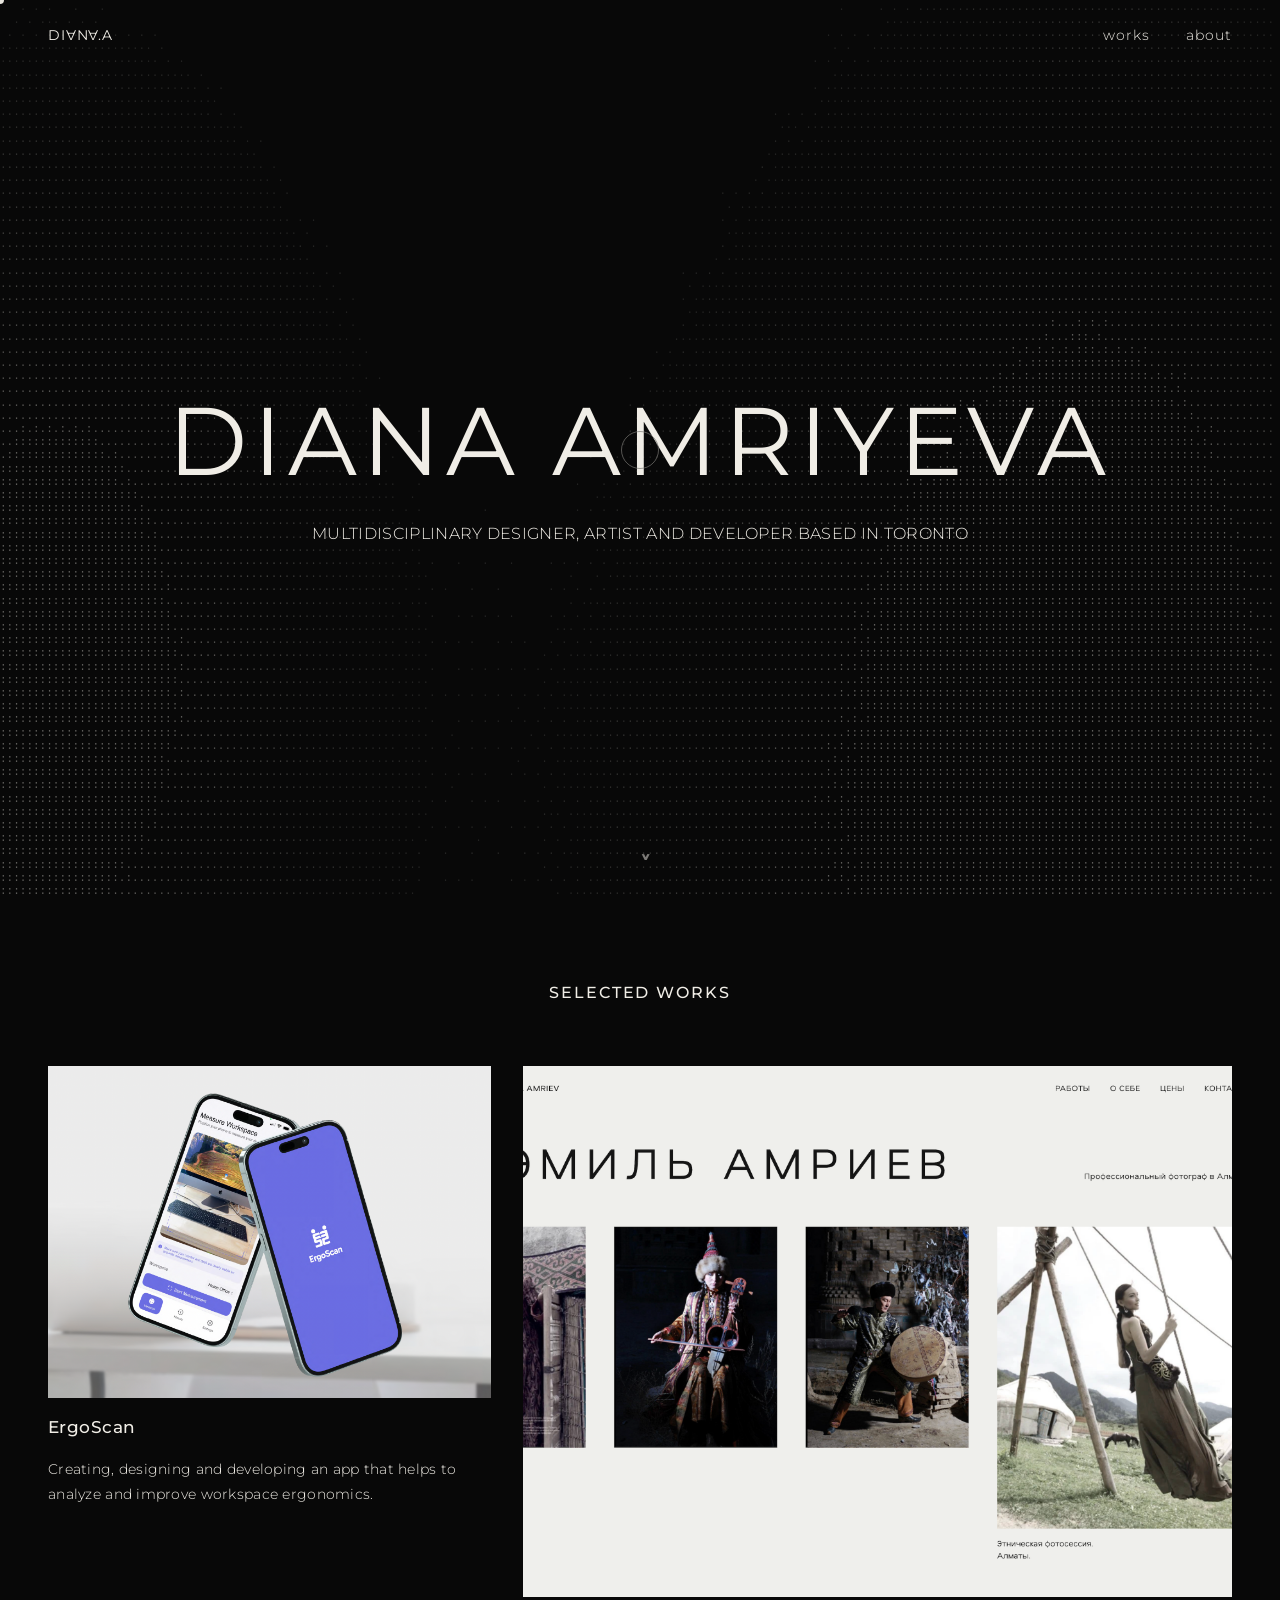
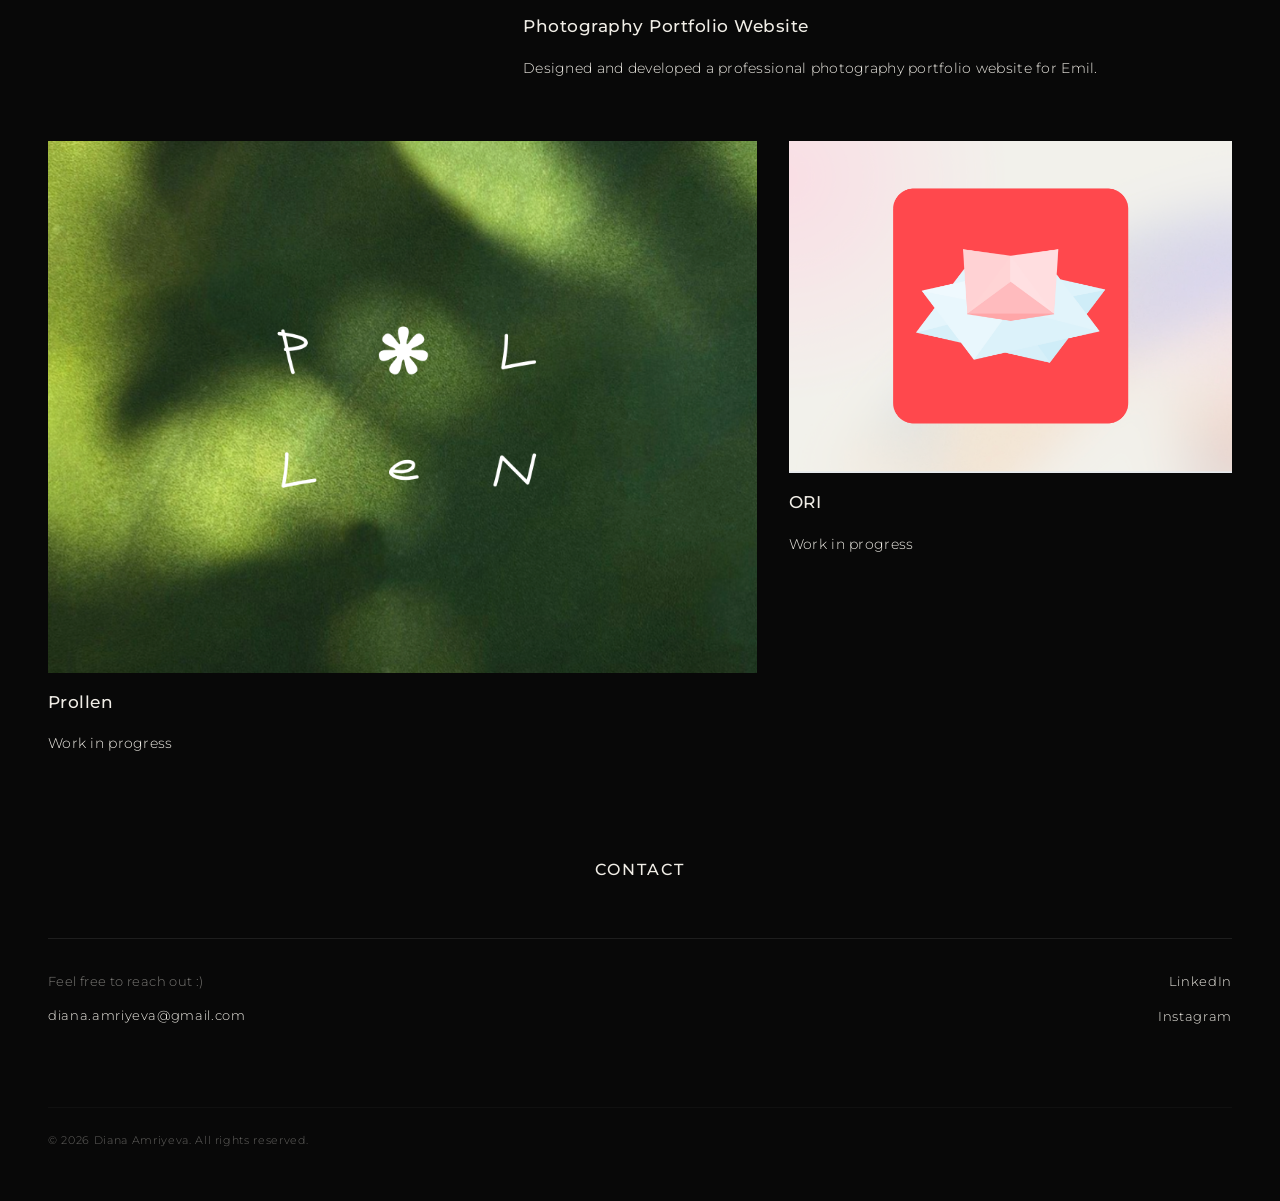
==== index.html @ d6a73661 "2more projects" ====
<!DOCTYPE html>
<html lang="en">
<head>
  <meta charset="UTF-8" />
  <meta name="viewport" content="width=device-width, initial-scale=1.0" />
  <title>Diana Amriyeva</title>
  <link rel="preconnect" href="https://fonts.googleapis.com" />
  <link rel="preconnect" href="https://fonts.gstatic.com" crossorigin />
  <link href="https://fonts.googleapis.com/css2?family=Montserrat:wght@300;400;500;600;700;800;900&display=swap" rel="stylesheet" />
  <link rel="stylesheet" href="style.css" />
</head>
<body>

  <!-- LOADING SCREEN -->
  <div class="loader" id="loader">
    <span class="loader-name" id="loaderName"></span>
    <span class="loader-cursor" id="loaderCursor">|</span>
  </div>

  <!-- Background canvas -->
  <canvas id="bgCanvas"></canvas>

  <!-- Custom cursor -->
  <div class="cursor" id="cursor"></div>
  <div class="cursor-ring" id="cursorRing"></div>

  <!-- Mobile menu -->
  <div class="mobile-menu" id="mobileMenu">
    <button class="close-btn" id="closeMenu">✕</button>
    <a href="index.html#works">works</a>
    <a href="about.html">about</a>
  </div>

  <!-- NAV -->
  <nav>
    <a href="index.html" class="logo">DIⱯNⱯ.A</a>
    <div class="nav-links">
      <a href="index.html#works" class="nav-active">works</a>
      <a href="about.html">about</a>
    </div>
    <button class="hamburger" id="hamburger" aria-label="Open menu">
      <span></span><span></span><span></span>
    </button>
  </nav>

  <!-- HERO -->
  <section class="hero" id="about">
    <h1 class="hero-name">Diana Amriyeva</h1>
    <p class="hero-bio">MULTIDISCIPLINARY DESIGNER, ARTIST AND DEVELOPER BASED IN TORONTO</p>
    <div class="scroll-arrow" aria-hidden="true"><h2>˅</h2></div>
  </section>

  <!-- WORKS -->
  <section class="works" id="works">
    <h2 class="section-title reveal">Selected Works</h2>

        <div class="works-grid">

      <!-- Row 1: small left, large right -->
      <div class="works-row reveal">
        <article class="work-card work-card--small">
          <a href="project-ergoscan.html" class="work-image-link">
            <div class="work-image">
              <img src="img/ErgoScanImg.png">
            </div>
          </a>
          <h3 class="work-title"><a href="project-ergoscan.html">ErgoScan</a></h3>
          <p class="work-desc">Creating, designing and developing an app that helps to analyze and improve workspace ergonomics.</p>
        </article>
        <article class="work-card work-card--large">
          <a href="project-02.html" class="work-image-link">
            <div class="work-image">
              <img src="img/project2.png">
            </div>
          </a>
          <h3 class="work-title"><a href="project-02.html">Photography Portfolio Website</a></h3>
          <p class="work-desc">Designed and developed a professional photography portfolio website for Emil.</p>
        </article>
      </div>

      <!-- Row 2: large left, small right -->
      <div class="works-row works-row--flip reveal">
        <article class="work-card work-card--large">
          <a href="project-03.html" class="work-image-link">
            <div class="work-image">
              <img src="img/project-3/project3.png">
            </div>
          </a>
          <h3 class="work-title"><a href="#">Prollen</a></h3>
          <p class="work-desc">Work in progress</p>
        </article>
        <article class="work-card work-card--small">
          <a href="project-04.html" class="work-image-link">
            <div class="work-image">
              <img src="img/project-4/project4.png">
            </div>
          </a>
          <h3 class="work-title"><a href="#">ORI</a></h3>
          <p class="work-desc">Work in progress</p>
        </article>
      </div>

      <!-- Row 3: small left, large right -->
      <!-- <div class="works-row reveal">
        <article class="work-card work-card--small">
          <a href="project-02.html" class="work-image-link">
            <div class="work-image">
              
            </div>
          </a>
          <h3 class="work-title"><a href="project-02.html">Project 02</a></h3>
          <p class="work-desc">Replace with your project title and description.</p>
        </article>
        <article class="work-card work-card--large">
          <a href="project-03.html" class="work-image-link">
            <div class="work-image">
              
            </div>
          </a>
          <h3 class="work-title"><a href="project-03.html">Project 03</a></h3>
          <p class="work-desc">Replace with your project title and description.</p>
        </article>
      </div> -->

    </div>
  </section>

  <!-- CONTACT / FOOTER -->
  <footer>
    <h2 class="contact-title reveal">Contact</h2>
    <div class="footer-grid reveal">
      <div class="footer-left">
        <p class="footer-tagline">Feel free to reach out :)</p>
        <a href="mailto:diana.amriyeva@gmail.com" class="f-email">diana.amriyeva@gmail.com</a>
      </div>
      <div class="footer-right">
        <a href="https://www.linkedin.com/in/diana-amriyeva-759732330/">LinkedIn</a>
        <a href="https://www.instagram.com/diana.armr/">Instagram</a>
      </div>
    </div>
    <div class="footer-copy">© 2026 Diana Amriyeva. All rights reserved.</div>
  </footer>

  <script src="main.js"></script>
</body>
</html>
---- style.css ----
/* ─────────────────────────────────────────
   BASE RESET & TOKENS
───────────────────────────────────────── */
*, *::before, *::after { box-sizing: border-box; margin: 0; padding: 0; }

:root {
  --bg:     #080808;
  --fg:     #f0ede6;
  --border: #1e1e1e;
  --font:   'Montserrat', sans-serif;
  --pad-x:  48px;
  --pad-x-sm: 20px;
}

html { scroll-behavior: smooth; }

body {
  background: var(--bg);
  color: var(--fg);
  font-family: var(--font);
  font-size: 14px;
  line-height: 1.6;
  overflow-x: hidden;
  cursor: none;
}

/* ─────────────────────────────────────────
   CANVAS
───────────────────────────────────────── */
#bgCanvas {
  position: fixed;
  inset: 0;
  width: 100%; height: 100%;
  z-index: 0;
  pointer-events: none;
  background: var(--bg);
}

/* everything sits above the canvas */
nav, .mobile-menu, .hero, .works, footer, .cursor, .cursor-ring {
  position: relative;
  z-index: 1;
}

/* ─────────────────────────────────────────
   CURSOR (desktop only — JS sets display:block)
───────────────────────────────────────── */
.cursor,
.cursor-ring {
  display: none;
  position: fixed;
  pointer-events: none;
  mix-blend-mode: difference;
  transform: translate(-50%, -50%);
}
.cursor {
  width: 8px; height: 8px;
  background: var(--fg);
  border-radius: 50%;
  z-index: 9999;
  transition: width 0.2s, height 0.2s;
}
.cursor.grow { width: 36px; height: 36px; }
.cursor-ring {
  width: 38px; height: 38px;
  border: 1px solid rgba(240,237,230,0.35);
  border-radius: 50%;
  z-index: 9998;
}

/* ─────────────────────────────────────────
   NAV
───────────────────────────────────────── */
nav {
  position: fixed;
  inset: 0 0 auto;
  z-index: 100;
  display: flex;
  align-items: center;
  justify-content: space-between;
  padding: 24px var(--pad-x);
}

.logo {
  display: flex;
  align-items: center;
  gap: 7px;
  font-size: 14px;
  font-weight: 400;
  letter-spacing: 0.06em;
  text-decoration: none;
  color: var(--fg);
}
.logo-sq {
  width: 13px; height: 13px;
  background: var(--fg);
  flex-shrink: 0;
}

.nav-links {
  display: flex;
  gap: 36px;
}
.nav-links a {
  font-size: 14px;
  font-weight: 300;
  letter-spacing: 0.07em;
  text-decoration: none;
  color: var(--fg);
  transition: opacity 0.2s;
}
.nav-links a:hover,
.nav-links a.nav-active { opacity: 1; }

/* hamburger */
.hamburger {
  display: none;
  flex-direction: column;
  gap: 5px;
  padding: 4px;
  background: none;
  border: none;
  cursor: pointer;
}
.hamburger span {
  display: block;
  width: 22px; height: 1px;
  background: var(--fg);
}

/* ─────────────────────────────────────────
   MOBILE MENU
───────────────────────────────────────── */
.mobile-menu {
  display: none;
  position: fixed;
  inset: 0;
  background: rgba(8,8,8,0.97);
  z-index: 200;
  flex-direction: column;
  align-items: center;
  justify-content: center;
  gap: 40px;
}
.mobile-menu.open { display: flex; }
.mobile-menu a {
  font-size: 26px;
  font-weight: 300;
  letter-spacing: 0.14em;
  text-decoration: none;
  color: var(--fg);
  transition: opacity 0.2s;
}
.close-btn {
  position: absolute;
  top: 22px; right: 28px;
  font-size: 26px;
  background: none;
  border: none;
  color: var(--fg);
  cursor: pointer;
}

/* ─────────────────────────────────────────
   HERO
───────────────────────────────────────── */
.hero {
  min-height: 100vh;
  display: flex;
  flex-direction: column;
  align-items: center;
  justify-content: center;
  text-align: center;
  padding: 120px 40px 80px;
  position: relative;
}

.hero-name {
  font-size: clamp(40px, 7.5vw, 100px);
  font-weight: 400;
  letter-spacing: 0.06em;
  text-transform: uppercase;
  line-height: 1.05;
  margin-bottom: 28px;
  animation: fadeUp 1s ease 0.1s both;
}
.hero-bio {
  font-size: clamp(13px, 1.4vw, 16px);
  font-weight: 300;
  line-height: 1.8;
  letter-spacing: 0.02em;
  animation: fadeUp 1s ease 0.3s both;
}

/* scroll arrow */
.scroll-arrow {
  position: absolute;
  bottom: 52px;
  left: 50%;
  width: 0; height: 0;
  opacity: 0;
  animation: arrowIn 1s ease 0.55s forwards, bounce 2.2s ease-in-out 1.6s infinite;
}
.scroll-arrow.hidden  { animation: arrowOut 0.5s ease forwards; pointer-events: none; }
.scroll-arrow.visible { animation: arrowIn  0.5s ease forwards, bounce 2.2s ease-in-out infinite; }

/* ─────────────────────────────────────────
   KEYFRAMES
───────────────────────────────────────── */
@keyframes fadeUp {
  from { opacity: 0; transform: translateY(24px); }
  to   { opacity: 1; transform: translateY(0); }
}
@keyframes bounce {
  0%, 100% { transform: translateX(-50%) translateY(0); }
  50%       { transform: translateX(-50%) translateY(8px); }
}
@keyframes arrowIn {
  from { opacity: 0; transform: translateX(-50%) translateY(6px); }
  to   { opacity: 0.5; transform: translateX(-50%) translateY(0); }
}
@keyframes arrowOut {
  from { opacity: 0.5; transform: translateX(-50%) translateY(0); }
  to   { opacity: 0;   transform: translateX(-50%) translateY(6px); }
}
@keyframes blink {
  0%, 100% { opacity: 1; }
  50%       { opacity: 0; }
}

/* ─────────────────────────────────────────
   WORKS GRID
───────────────────────────────────────── */
.works { padding: 80px var(--pad-x) 100px; }

.section-title,
.contact-title {
  font-size: clamp(13px, 1.3vw, 16px);
  font-weight: 500;
  letter-spacing: 0.12em;
  text-transform: uppercase;
  text-align: center;
}
.section-title { margin-bottom: 60px; }
.contact-title { margin-bottom: 56px; }

.works-grid { display: flex; flex-direction: column; gap: 60px; }

.works-row {
  display: grid;
  grid-template-columns: 5fr 8fr;
  gap: 32px;
  align-items: start;
}
.works-row--flip { grid-template-columns: 8fr 5fr; }

.work-card { display: flex; flex-direction: column; gap: 16px; }

.work-image {
  width: 100%;
  aspect-ratio: 4 / 3;
  overflow: hidden;
  background: #0e0e0e;
  transition: transform 0.7s ease;
}
.work-image img {
  width: 100%; height: 100%;
  object-fit: cover;
  display: block;
  transition: transform 0.7s ease;
}

/* card link hover scales the image */
.work-image-link {
  display: block;
  text-decoration: none;
  overflow: hidden;
}
.work-image-link:hover .work-image { transform: scale(1.03); }

.work-placeholder {
  width: 100%; height: 100%;
  display: flex;
  align-items: center;
  justify-content: center;
  gap: 14px;
}
.phone {
  width: 72px; height: 130px;
  border: 1.5px solid #333;
  border-radius: 12px;
  background: #5c5cf5;
  display: flex;
  align-items: center;
  justify-content: center;
  font-size: 8px;
  letter-spacing: 0.05em;
  color: #fff;
  box-shadow: 0 0 30px rgba(92,92,245,0.2);
}
.phone.back {
  height: 108px;
  background: #2e2e2e;
  box-shadow: none;
  opacity: 0.5;
  margin-top: 22px;
}

.work-title {
  font-size: clamp(14px, 1.3vw, 17px);
  font-weight: 500;
  letter-spacing: 0.03em;
}
.work-title a { color: var(--fg); text-decoration: none; transition: opacity 0.2s; }
.work-title a:hover { opacity: 0.6; }

.work-desc {
  font-size: clamp(12px, 1.1vw, 14px);
  font-weight: 300;
  line-height: 1.8;
  letter-spacing: 0.02em;
}

.works-cta { display: flex; justify-content: center; margin-top: 64px; }

/* ─────────────────────────────────────────
   PILL BUTTONS (shared by all pages)
───────────────────────────────────────── */
.btn-pill {
  display: inline-block;
  border: 1px solid var(--fg);
  padding: 13px 36px;
  font-family: var(--font);
  font-size: 12px;
  font-weight: 300;
  letter-spacing: 0.12em;
  color: var(--fg);
  text-decoration: none;
  border-radius: 40px;
  transition: background 0.25s, color 0.25s;
}
.btn-pill:hover { background: var(--fg); color: var(--bg); }

/* alias classes that use the same pill style */
.btn-see-all,
.btn-artworks { }

/* ─────────────────────────────────────────
   FOOTER
───────────────────────────────────────── */
footer { padding: 0 var(--pad-x) 52px; }

.footer-grid {
  display: grid;
  grid-template-columns: 1fr 1fr;
  align-items: start;
  padding-top: 32px;
  border-top: 1px solid var(--border);
  margin-bottom: 80px;
}

.footer-tagline {
  font-size: 13px;
  font-weight: 300;
  opacity: 0.5;
  letter-spacing: 0.03em;
  margin-bottom: 12px;
}
.f-email,
.footer-right a {
  font-size: 13px;
  font-weight: 300;
  color: var(--fg);
  text-decoration: none;
  letter-spacing: 0.05em;
  transition: opacity 0.2s;
}
.footer-right {
  display: flex;
  flex-direction: column;
  align-items: flex-end;
  gap: 14px;
}
.footer-copy {
  font-size: 11px;
  font-weight: 300;
  opacity: 0.4;
  letter-spacing: 0.06em;
  border-top: 1px solid var(--border);
  padding-top: 24px;
}

/* ─────────────────────────────────────────
   SCROLL REVEAL
───────────────────────────────────────── */
.reveal {
  opacity: 0;
  transform: translateY(22px);
  transition: opacity 0.85s ease, transform 0.85s ease;
}
.reveal.visible { opacity: 1; transform: none; }

/* ─────────────────────────────────────────
   LOADER
───────────────────────────────────────── */
.loader {
  position: fixed;
  inset: 0;
  background: #080808;
  z-index: 1000;
  display: flex;
  align-items: center;
  justify-content: center;
  pointer-events: none;
  transition: opacity 0.8s ease;
}
.loader.bg-fade { opacity: 0; }
.loader.done    { display: none; }

.loader-name,
.loader-cursor {
  font-size: clamp(36px, 7vw, 96px);
  font-weight: 500;
  color: var(--fg);
  white-space: nowrap;
}
.loader-name {
  letter-spacing: 0.18em;
  text-transform: uppercase;
  transition: opacity 0.6s ease;
}
.loader-name.fade-out { opacity: 0; }

.loader-cursor {
  font-weight: 200;
  margin-left: 2px;
  animation: blink 0.7s step-end infinite;
  transition: opacity 0.3s ease;
}
.loader-cursor.hide { opacity: 0; }

/* ─────────────────────────────────────────
   RESPONSIVE
───────────────────────────────────────── */
@media (max-width: 1200px) {
  .works-row,
  .works-row--flip { grid-template-columns: 1fr; gap: 48px; }
  .work-image { aspect-ratio: 16 / 10; }
}

@media (max-width: 768px) {
  nav { padding: 18px var(--pad-x-sm); }
  .nav-links  { display: none; }
  .hamburger  { display: flex; }

  .hero { padding: 90px 24px 80px; }
  .hero-name  { letter-spacing: 0.08em; }
  .hero-bio {max-width: 350px;}

  .works      { padding: 60px var(--pad-x-sm) 80px; }
  .works-grid { gap: 40px; }

  footer { padding: 0 var(--pad-x-sm) 40px; }
  .footer-grid { grid-template-columns: 1fr; gap: 28px; margin-bottom: 48px; }
  .footer-right { align-items: flex-start; }
}
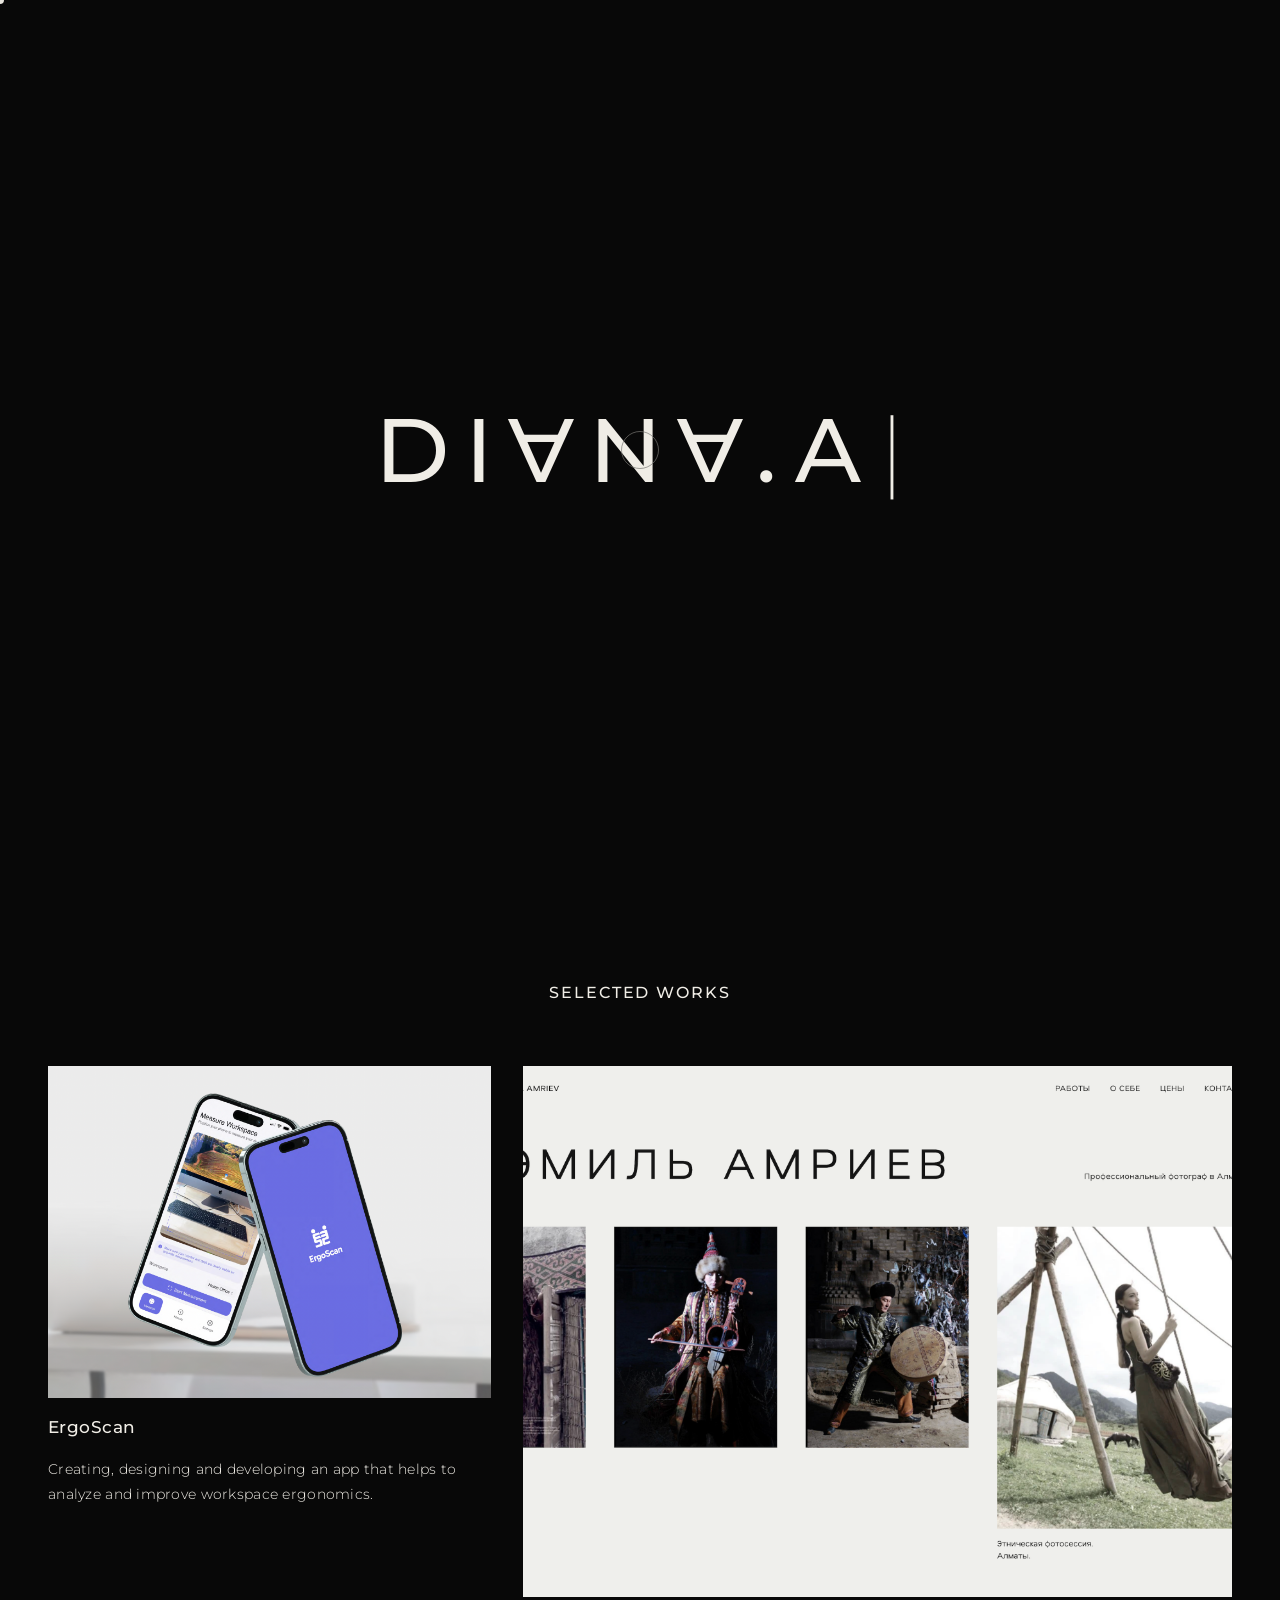
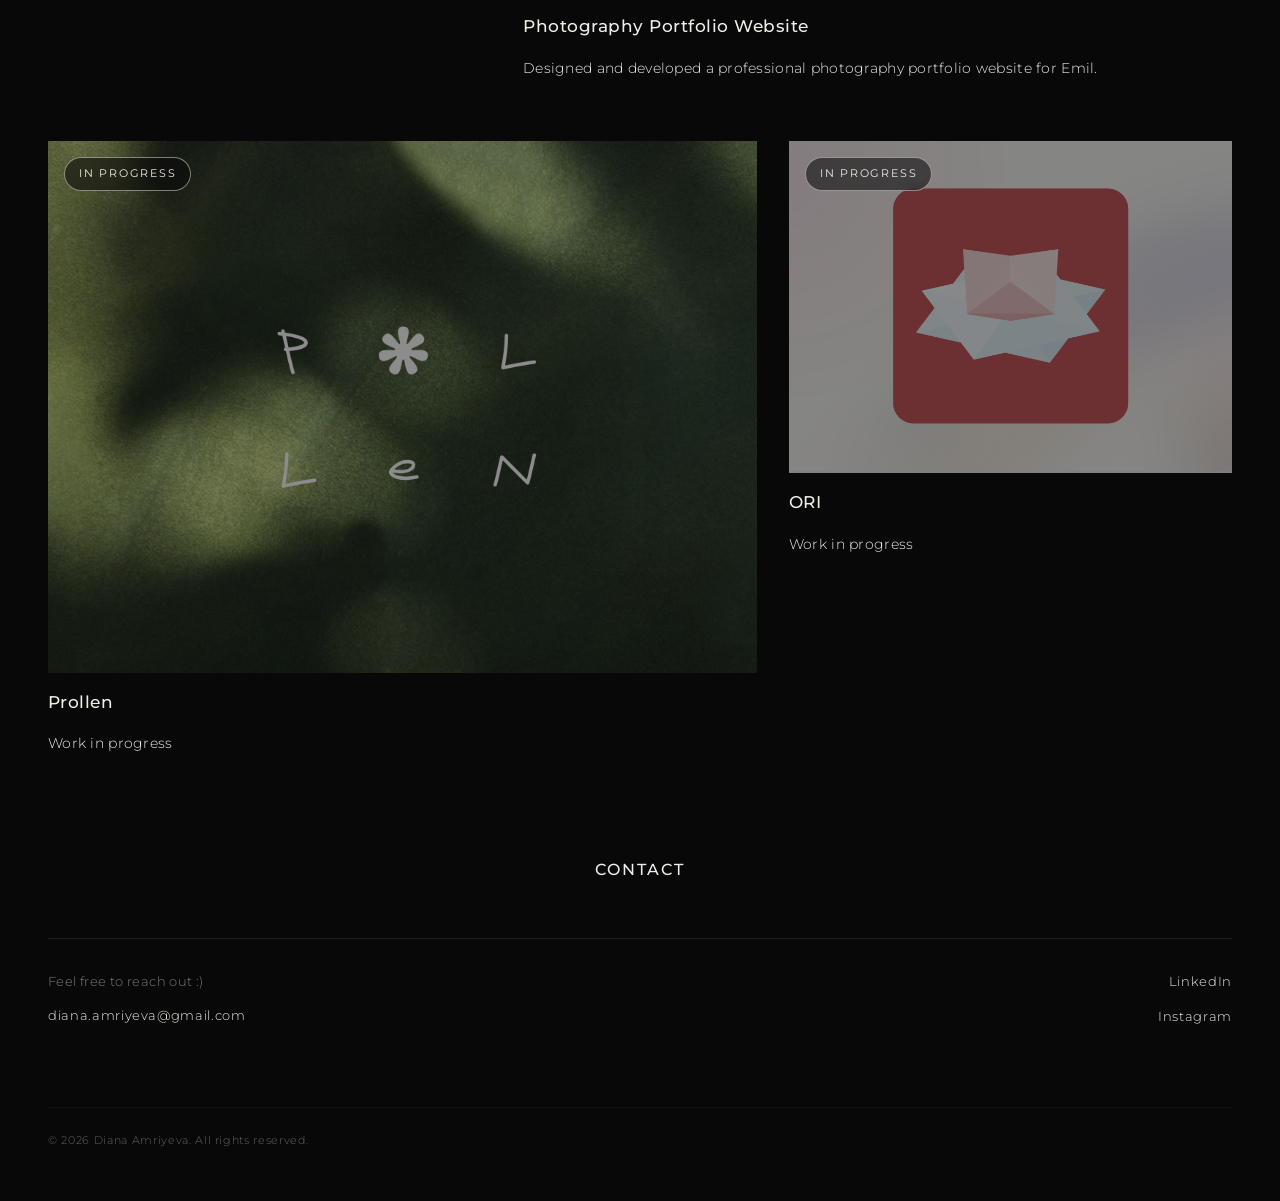
==== commit f292749a: "Mark Prollen and ORI as in progress, stitch project 2 screenshots, new before-phone on ErgoScan - Ho" ====
--- a/index.html
+++ b/index.html
@@ -80,22 +80,20 @@
 
       <!-- Row 2: large left, small right -->
       <div class="works-row works-row--flip reveal">
-        <article class="work-card work-card--large">
-          <a href="project-03.html" class="work-image-link">
-            <div class="work-image">
-              <img src="img/project-3/project3.png">
-            </div>
-          </a>
-          <h3 class="work-title"><a href="#">Prollen</a></h3>
+        <article class="work-card work-card--large work-card--wip" aria-disabled="true">
+          <div class="work-image work-image--wip">
+            <img src="img/project-3/project3.png" alt="Prollen preview">
+            <span class="wip-badge">In progress</span>
+          </div>
+          <h3 class="work-title">Prollen</h3>
           <p class="work-desc">Work in progress</p>
         </article>
-        <article class="work-card work-card--small">
-          <a href="project-04.html" class="work-image-link">
-            <div class="work-image">
-              <img src="img/project-4/project4.png">
-            </div>
-          </a>
-          <h3 class="work-title"><a href="#">ORI</a></h3>
+        <article class="work-card work-card--small work-card--wip" aria-disabled="true">
+          <div class="work-image work-image--wip">
+            <img src="img/project-4/project4.png" alt="ORI preview">
+            <span class="wip-badge">In progress</span>
+          </div>
+          <h3 class="work-title">ORI</h3>
           <p class="work-desc">Work in progress</p>
         </article>
       </div>
--- a/style.css
+++ b/style.css
@@ -278,6 +278,25 @@
 }
 .work-image-link:hover .work-image { transform: scale(1.03); }
 
+/* work in progress — not clickable yet */
+.work-card--wip { cursor: default; }
+.work-image--wip { position: relative; }
+.work-image--wip img { filter: grayscale(40%) brightness(0.55); }
+.wip-badge {
+  position: absolute;
+  top: 16px; left: 16px;
+  padding: 7px 14px;
+  border: 1px solid rgba(240, 237, 230, 0.5);
+  border-radius: 999px;
+  background: rgba(8, 8, 8, 0.55);
+  backdrop-filter: blur(6px);
+  font-size: 11px;
+  font-weight: 400;
+  letter-spacing: 0.16em;
+  text-transform: uppercase;
+  color: var(--fg);
+}
+
 .work-placeholder {
   width: 100%; height: 100%;
   display: flex;
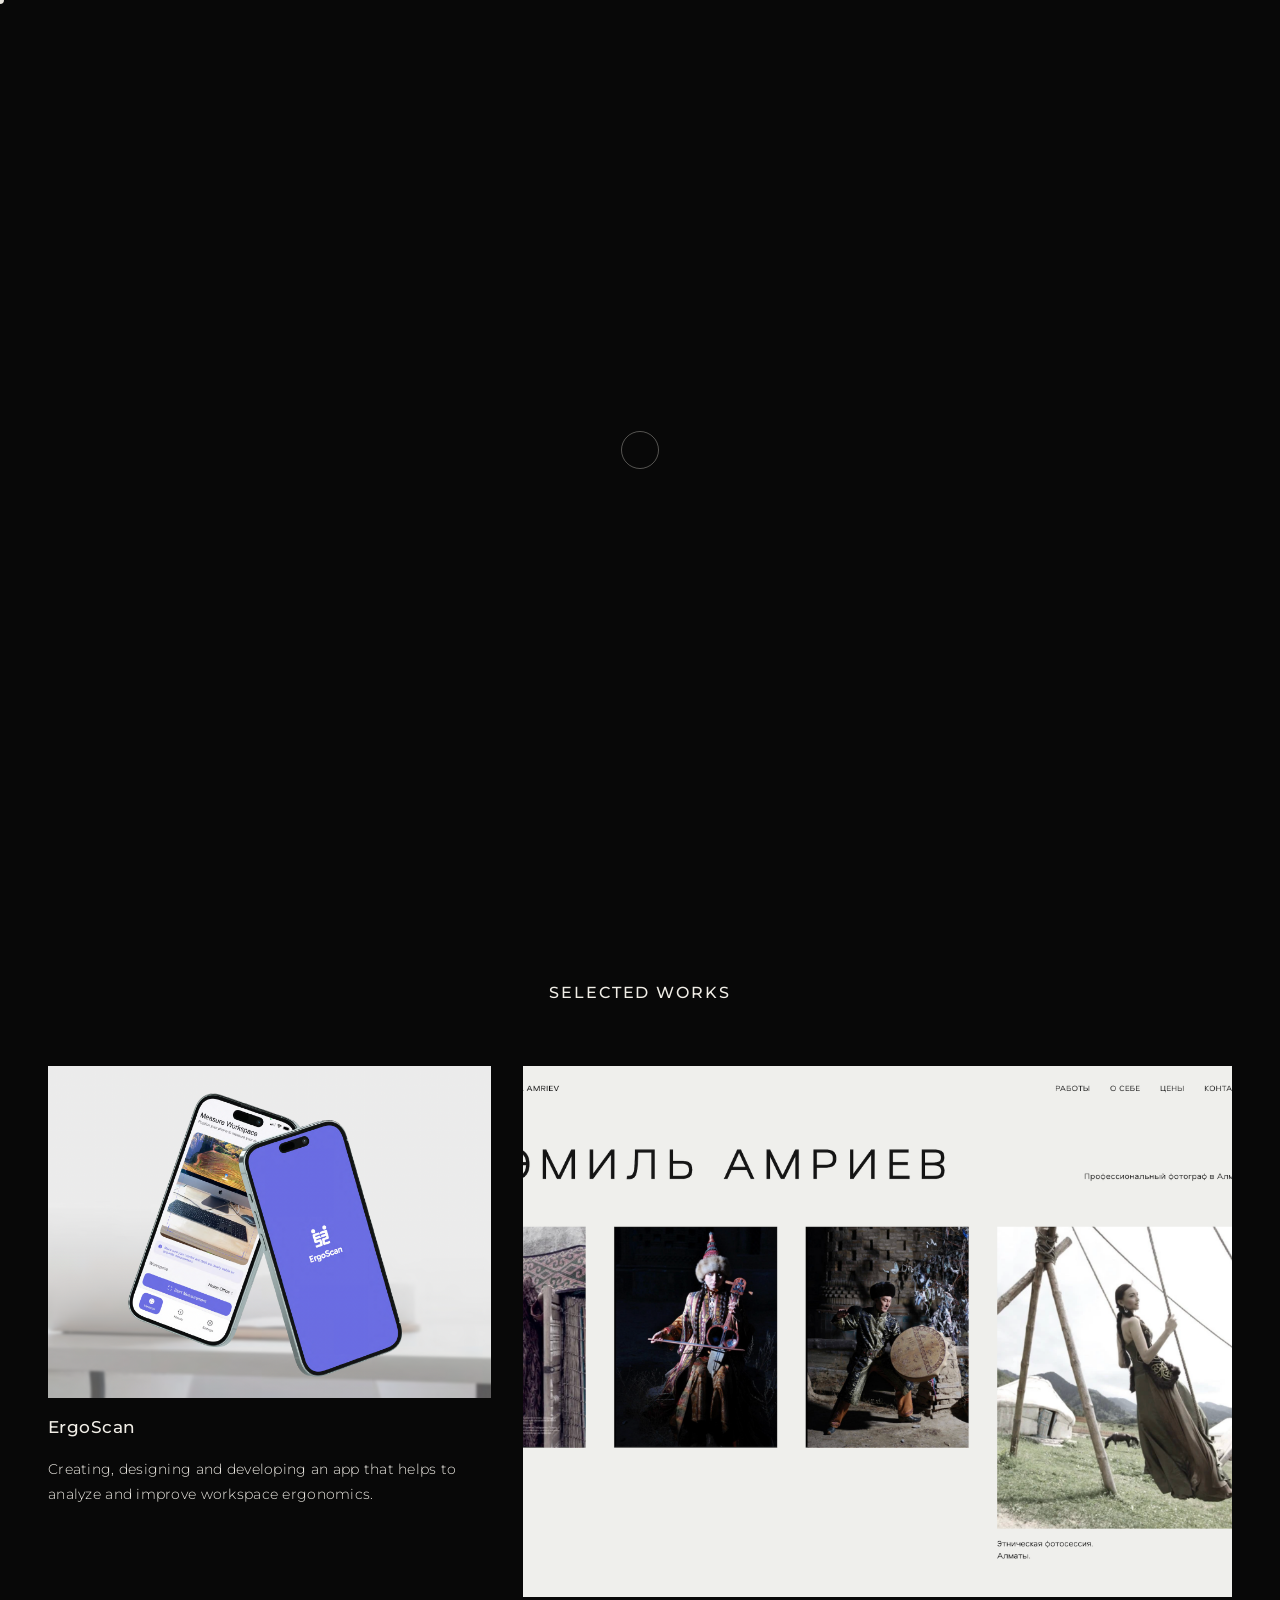
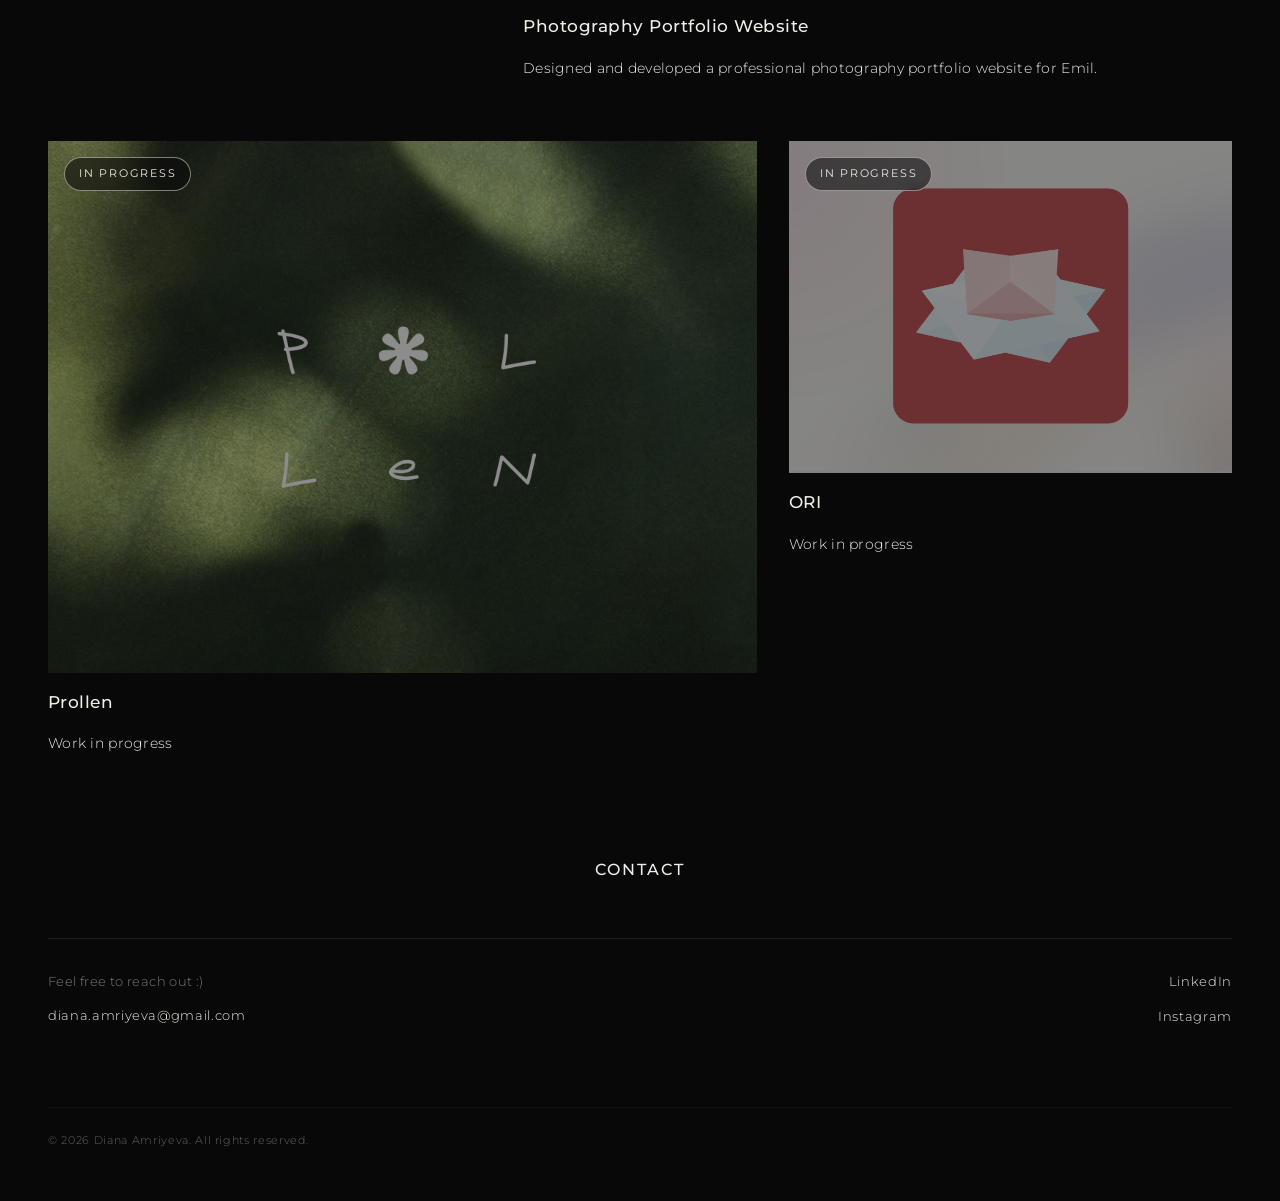
==== commit 644fba21: "ErgoScan: new analysis before/after and result screens, softer phone-frame corners - Phone frame cor" ====
--- a/index.html
+++ b/index.html
@@ -7,7 +7,7 @@
   <link rel="preconnect" href="https://fonts.googleapis.com" />
   <link rel="preconnect" href="https://fonts.gstatic.com" crossorigin />
   <link href="https://fonts.googleapis.com/css2?family=Montserrat:wght@300;400;500;600;700;800;900&display=swap" rel="stylesheet" />
-  <link rel="stylesheet" href="style.css" />
+  <link rel="stylesheet" href="style.css?v=20261112b" />
 </head>
 <body>
 
@@ -139,6 +139,6 @@
     <div class="footer-copy">© 2026 Diana Amriyeva. All rights reserved.</div>
   </footer>
 
-  <script src="main.js"></script>
+  <script src="main.js?v=20261112b"></script>
 </body>
 </html>
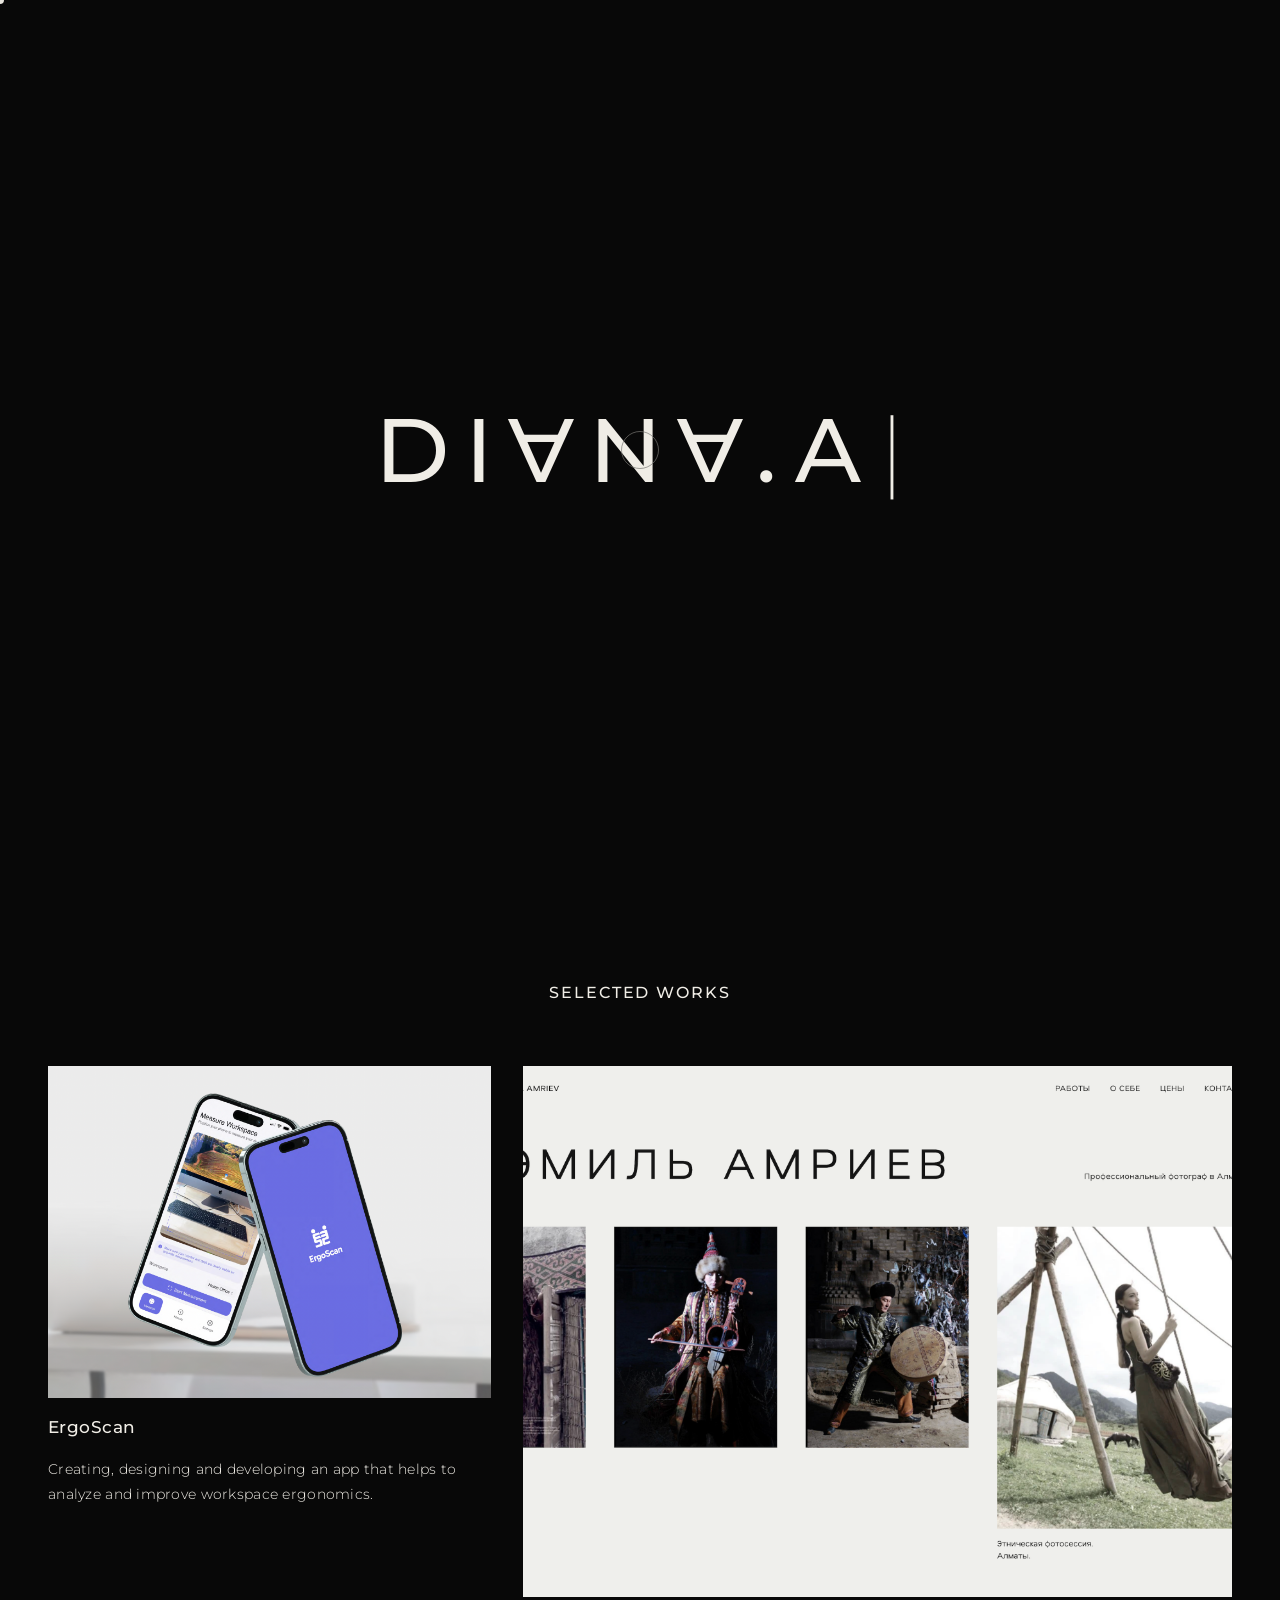
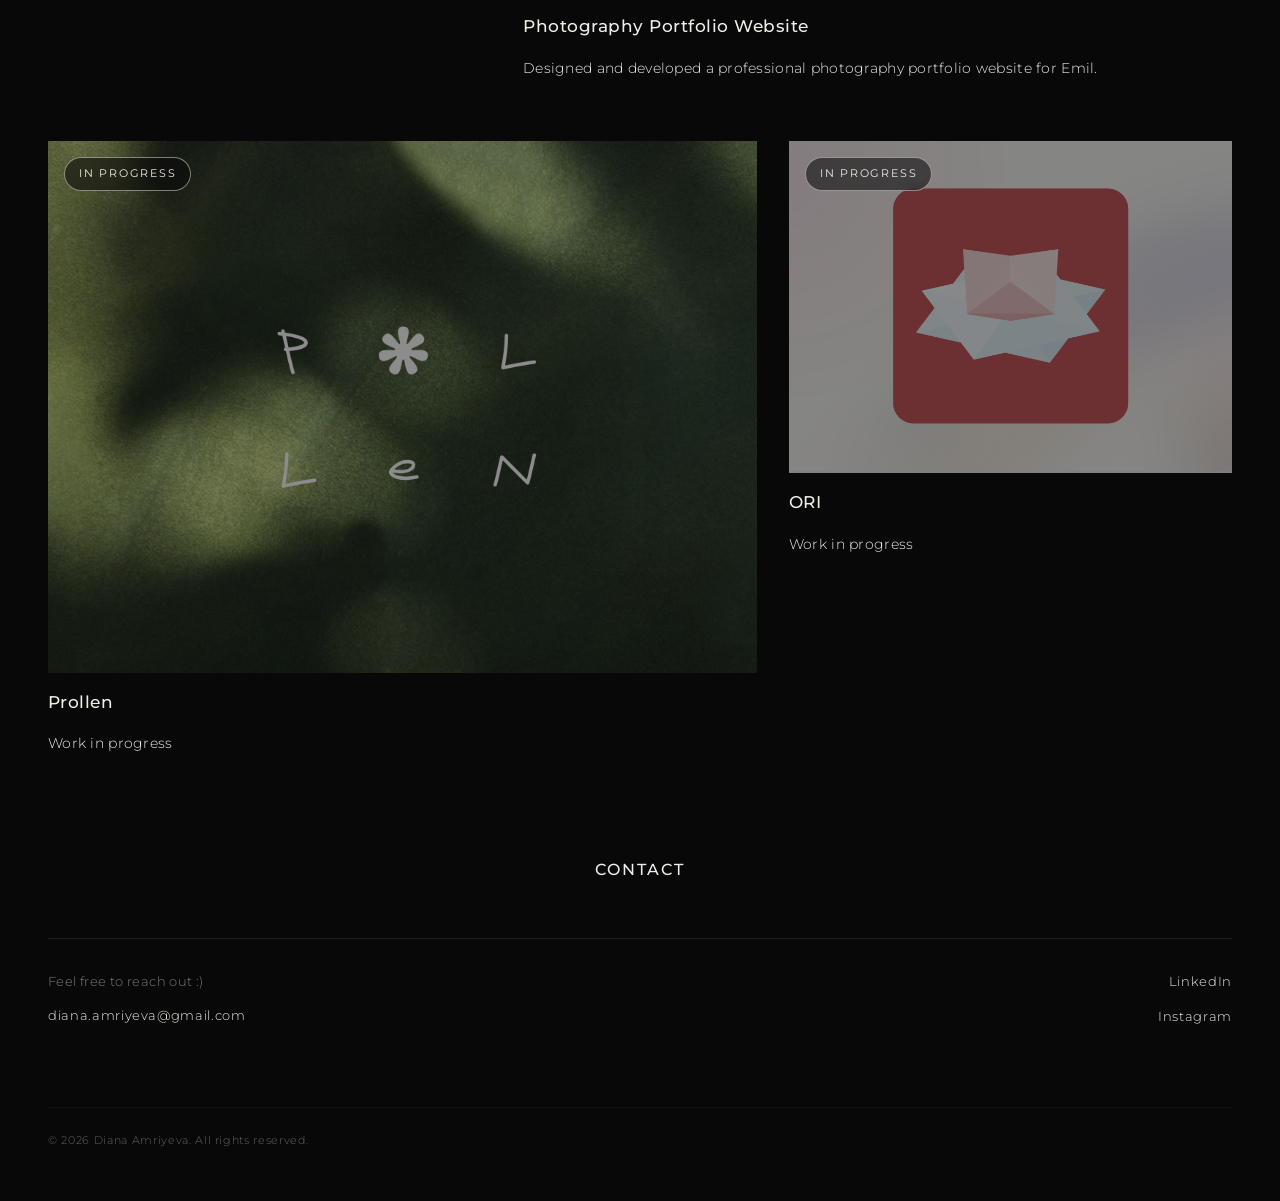
==== commit ce50c3df: "Add Ɐ favicon to every page and a Reflection section to ErgoScan - Favicon redrawn as SVG from the s" ====
--- a/index.html
+++ b/index.html
@@ -3,11 +3,14 @@
 <head>
   <meta charset="UTF-8" />
   <meta name="viewport" content="width=device-width, initial-scale=1.0" />
+  <link rel="icon" href="img/favicon/favicon.svg" type="image/svg+xml" />
+  <link rel="icon" href="img/favicon/favicon-32.png" sizes="32x32" type="image/png" />
+  <link rel="apple-touch-icon" href="img/favicon/apple-touch-icon.png" />
   <title>Diana Amriyeva</title>
   <link rel="preconnect" href="https://fonts.googleapis.com" />
   <link rel="preconnect" href="https://fonts.gstatic.com" crossorigin />
   <link href="https://fonts.googleapis.com/css2?family=Montserrat:wght@300;400;500;600;700;800;900&display=swap" rel="stylesheet" />
-  <link rel="stylesheet" href="style.css?v=20261112b" />
+  <link rel="stylesheet" href="style.css?v=20261112c" />
 </head>
 <body>
 
@@ -139,6 +142,6 @@
     <div class="footer-copy">© 2026 Diana Amriyeva. All rights reserved.</div>
   </footer>
 
-  <script src="main.js?v=20261112b"></script>
+  <script src="main.js?v=20261112c"></script>
 </body>
 </html>
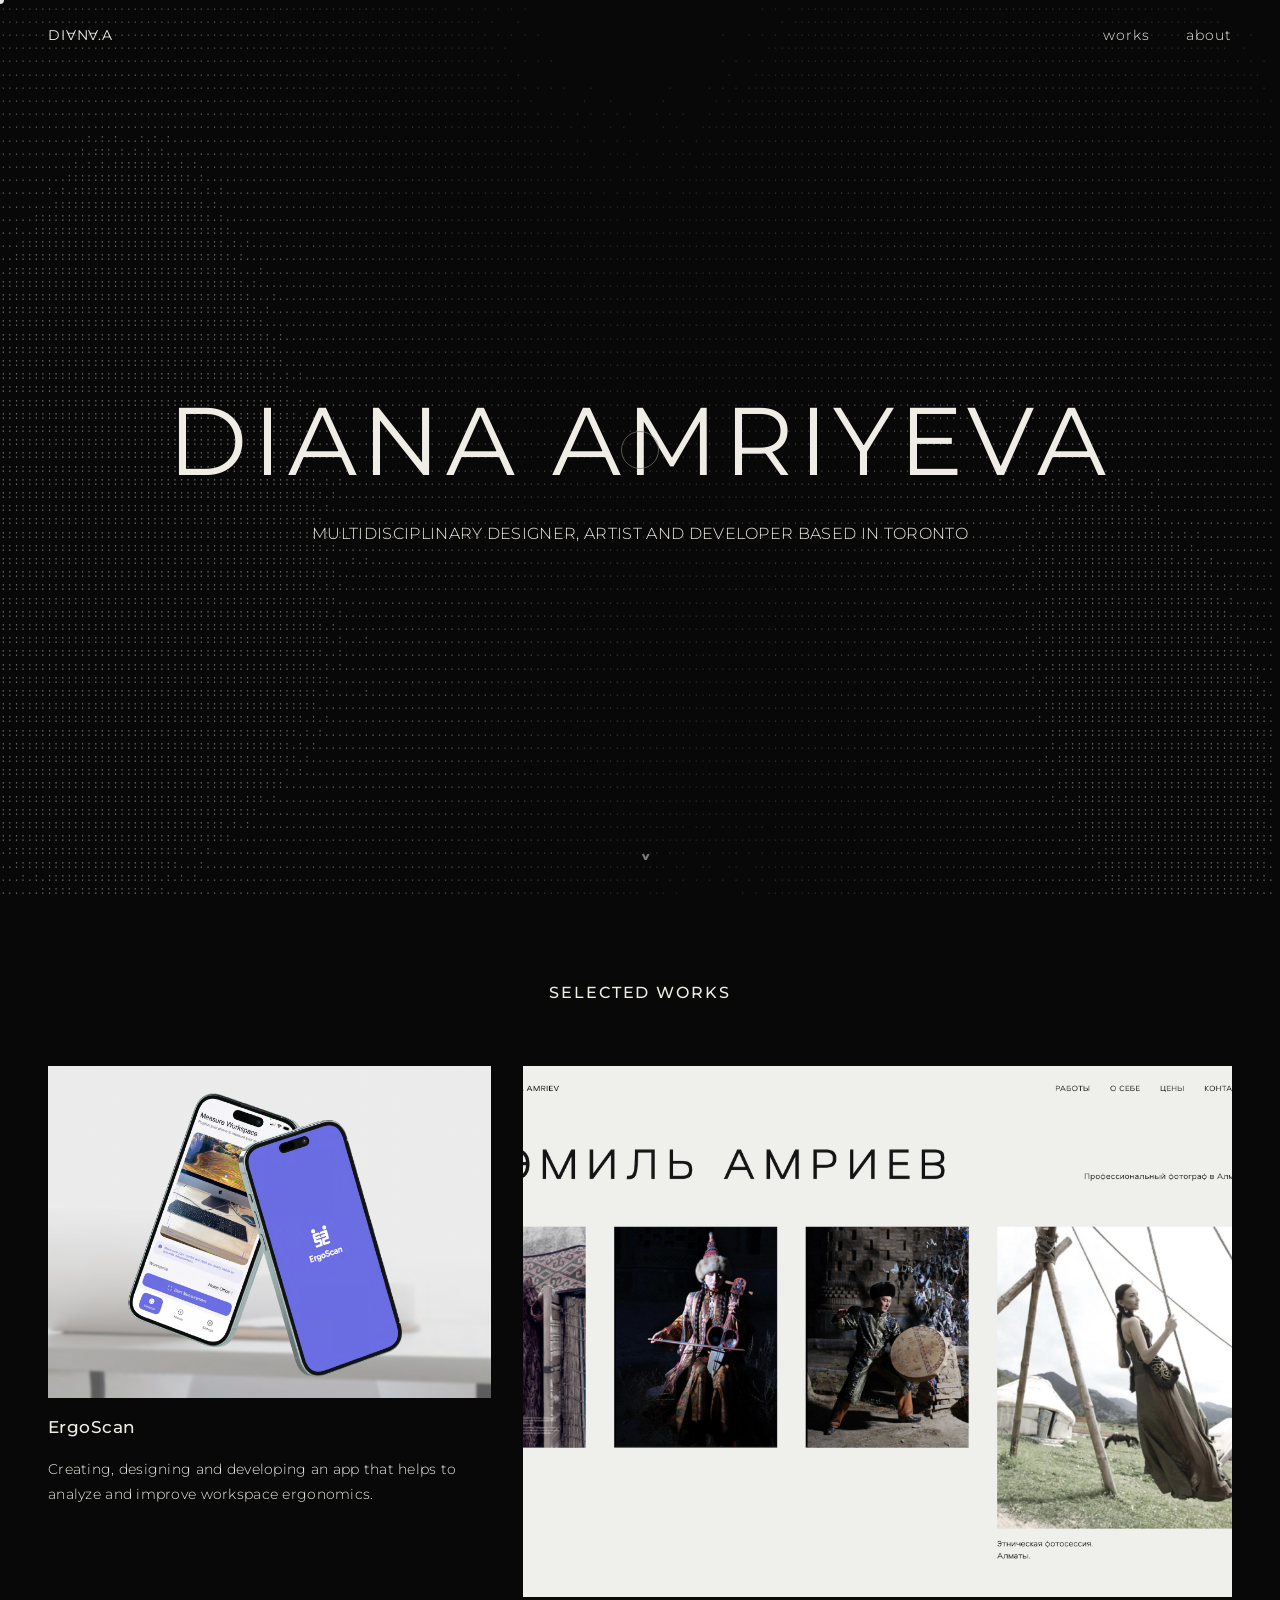
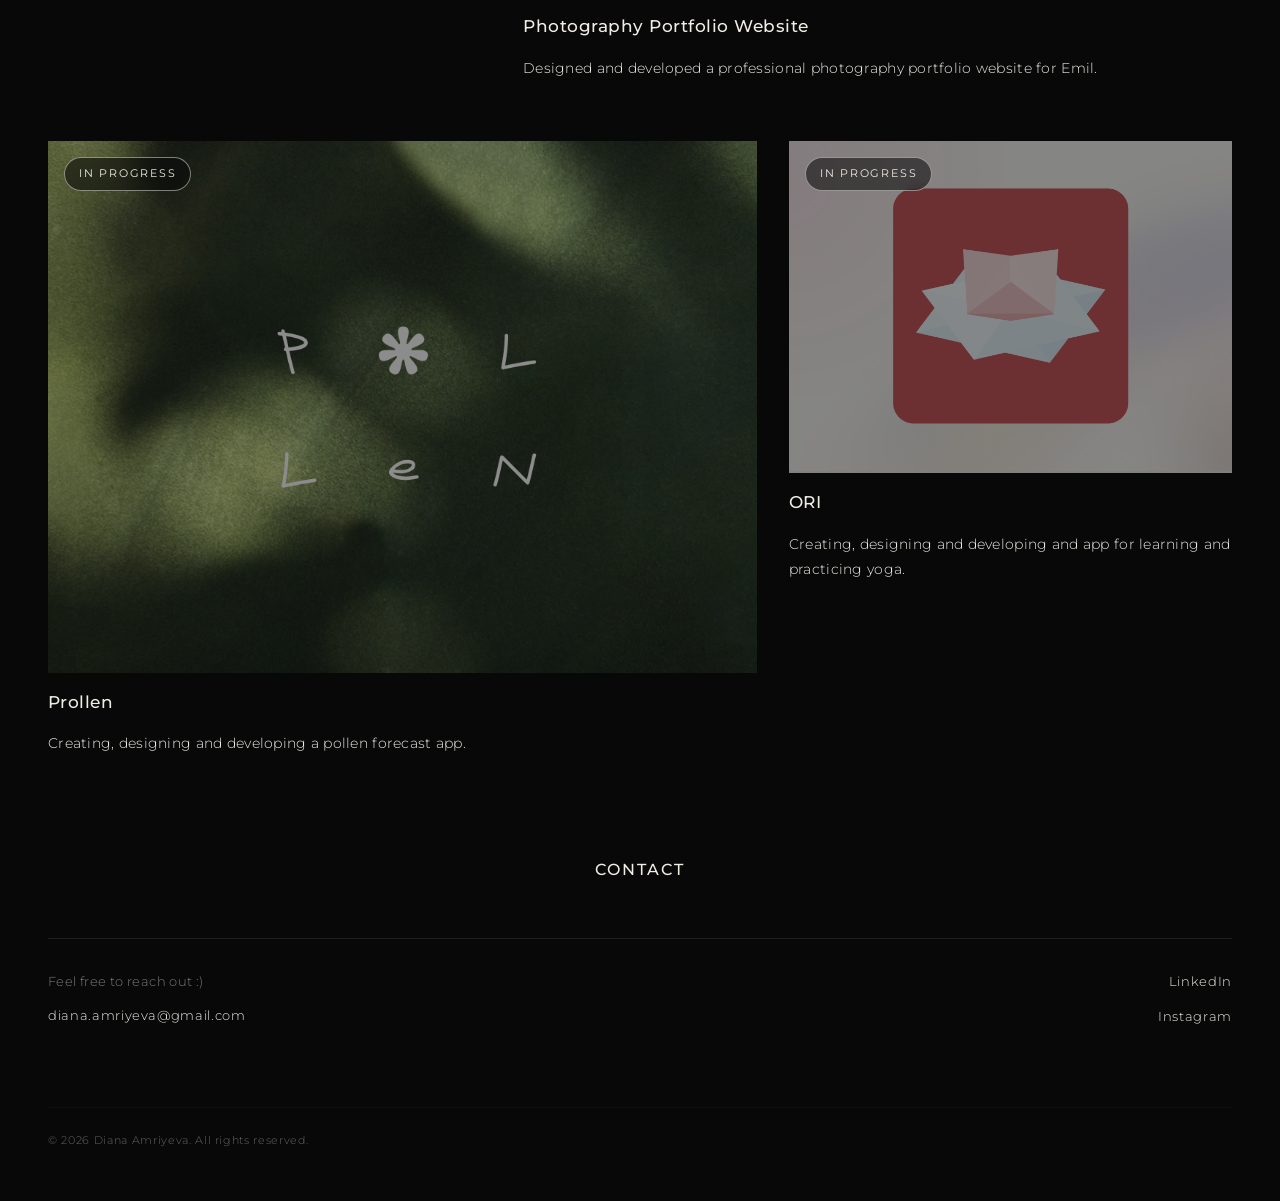
==== commit 8523c62f: "better type" ====
--- a/index.html
+++ b/index.html
@@ -89,7 +89,7 @@
             <span class="wip-badge">In progress</span>
           </div>
           <h3 class="work-title">Prollen</h3>
-          <p class="work-desc">Work in progress</p>
+          <p class="work-desc">Creating, designing and developing a pollen forecast app.</p>
         </article>
         <article class="work-card work-card--small work-card--wip" aria-disabled="true">
           <div class="work-image work-image--wip">
@@ -97,7 +97,7 @@
             <span class="wip-badge">In progress</span>
           </div>
           <h3 class="work-title">ORI</h3>
-          <p class="work-desc">Work in progress</p>
+          <p class="work-desc">Creating, designing and developing and app for learning and practicing yoga.</p>
         </article>
       </div>
 
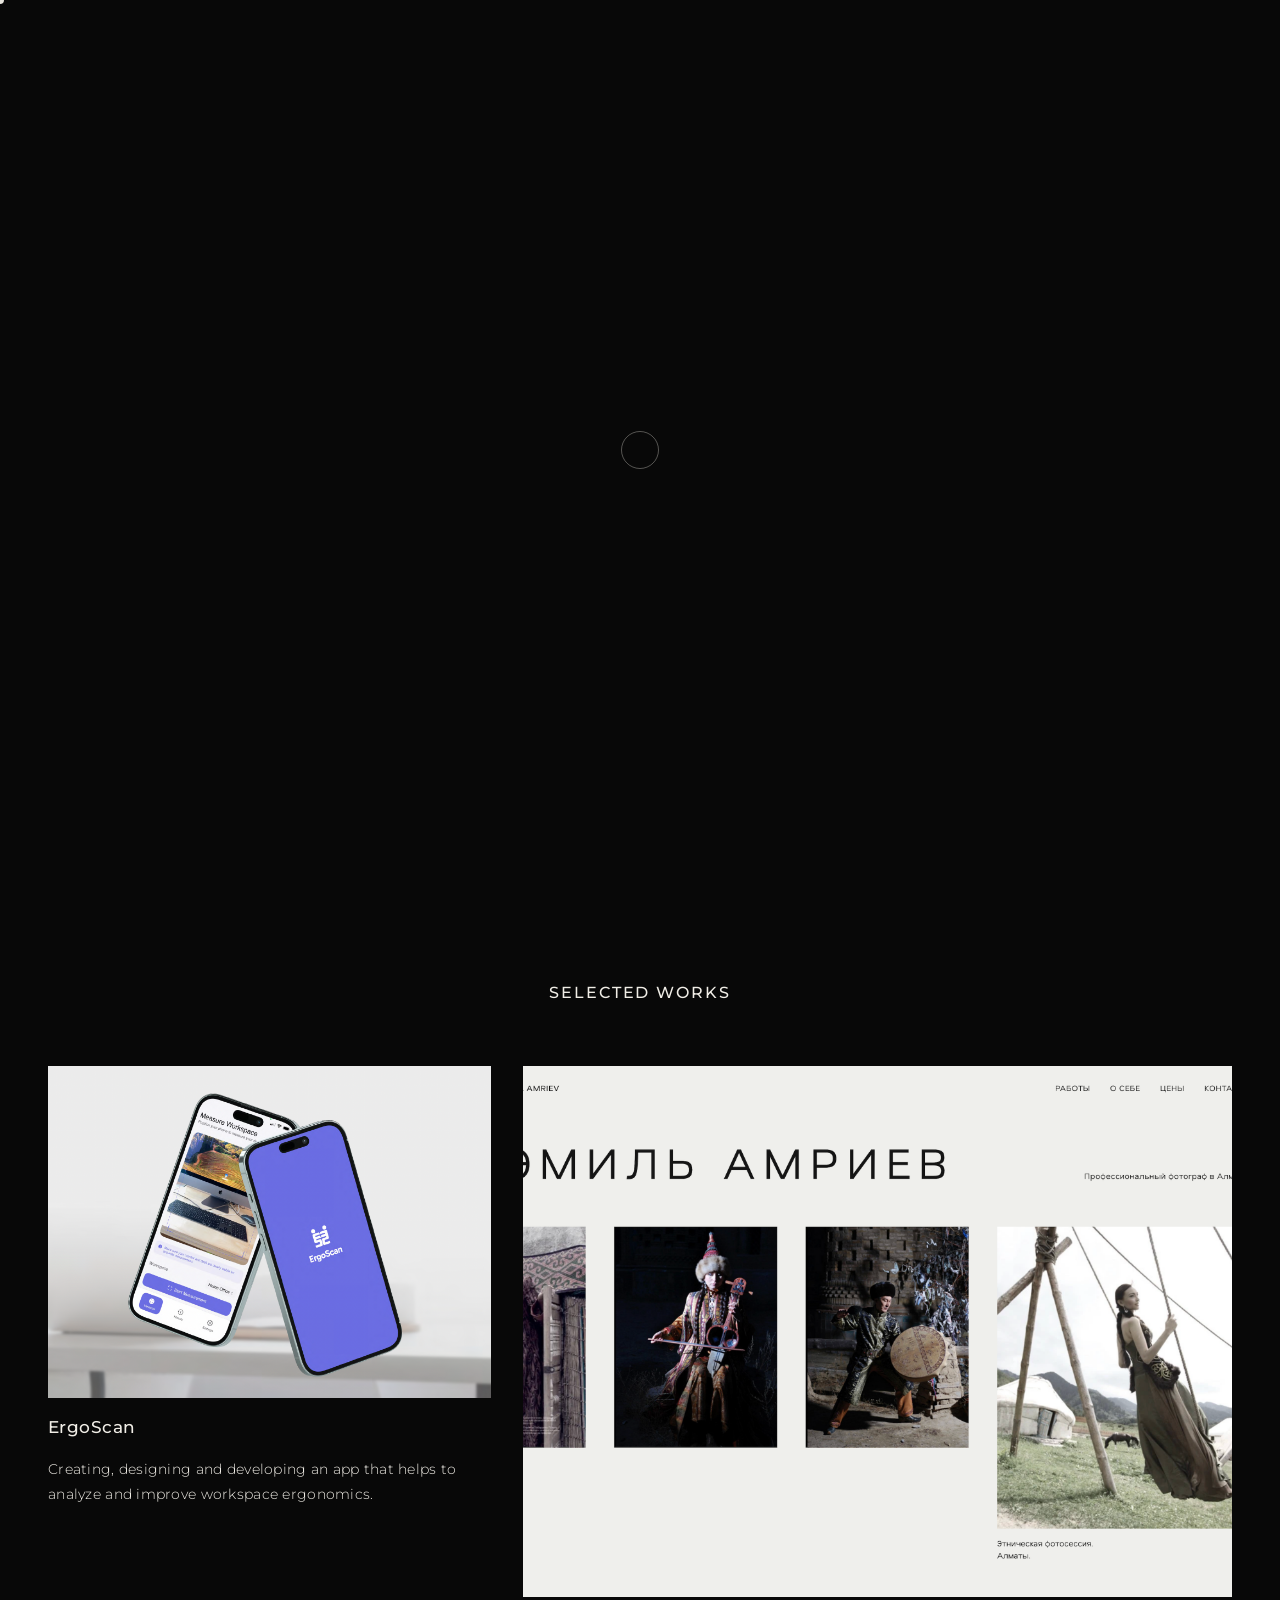
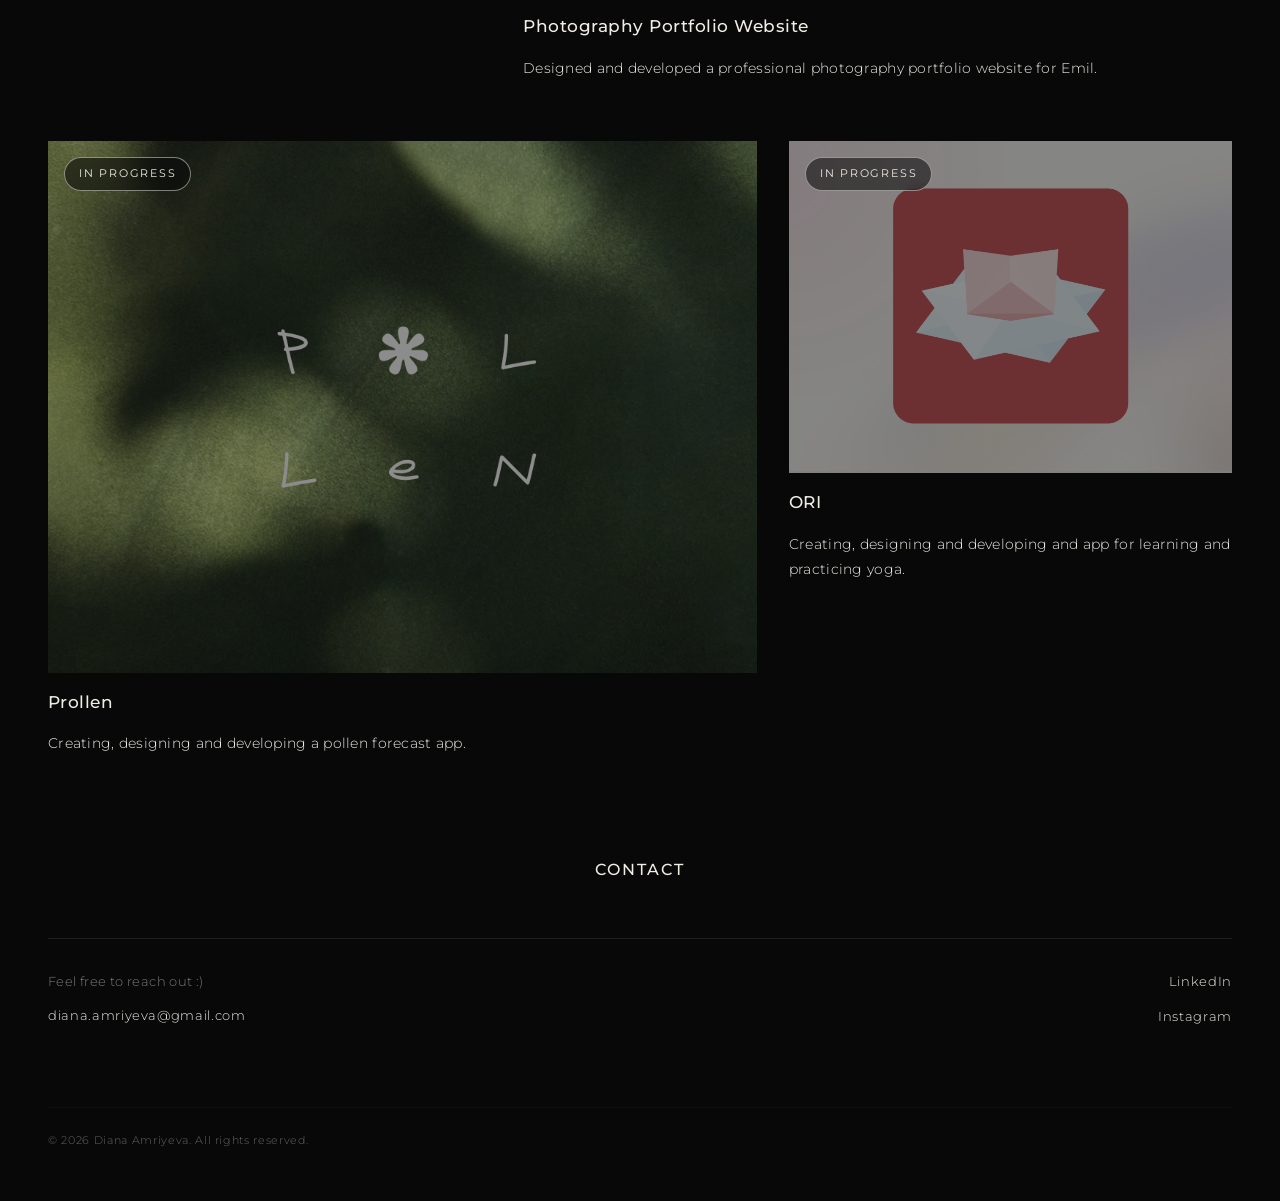
==== commit 05ac8c11: "Clean URLs (/home, /works, /about…) and a contact link in the nav - Internal links drop '.html'; Git" ====
--- a/index.html
+++ b/index.html
@@ -10,7 +10,7 @@
   <link rel="preconnect" href="https://fonts.googleapis.com" />
   <link rel="preconnect" href="https://fonts.gstatic.com" crossorigin />
   <link href="https://fonts.googleapis.com/css2?family=Montserrat:wght@300;400;500;600;700;800;900&display=swap" rel="stylesheet" />
-  <link rel="stylesheet" href="style.css?v=20261112c" />
+  <link rel="stylesheet" href="style.css?v=20261122" />
 </head>
 <body>
 
@@ -30,16 +30,18 @@
   <!-- Mobile menu -->
   <div class="mobile-menu" id="mobileMenu">
     <button class="close-btn" id="closeMenu">✕</button>
-    <a href="index.html#works">works</a>
-    <a href="about.html">about</a>
+    <a href="works">works</a>
+    <a href="about">about</a>
+    <a href="#contact">contact</a>
   </div>
 
   <!-- NAV -->
   <nav>
-    <a href="index.html" class="logo">DIⱯNⱯ.A</a>
+    <a href="home" class="logo">DIⱯNⱯ.A</a>
     <div class="nav-links">
-      <a href="index.html#works" class="nav-active">works</a>
-      <a href="about.html">about</a>
+      <a href="works" class="nav-active">works</a>
+      <a href="about">about</a>
+      <a href="#contact">contact</a>
     </div>
     <button class="hamburger" id="hamburger" aria-label="Open menu">
       <span></span><span></span><span></span>
@@ -62,21 +64,21 @@
       <!-- Row 1: small left, large right -->
       <div class="works-row reveal">
         <article class="work-card work-card--small">
-          <a href="project-ergoscan.html" class="work-image-link">
+          <a href="project-ergoscan" class="work-image-link">
             <div class="work-image">
               <img src="img/ErgoScanImg.png">
             </div>
           </a>
-          <h3 class="work-title"><a href="project-ergoscan.html">ErgoScan</a></h3>
+          <h3 class="work-title"><a href="project-ergoscan">ErgoScan</a></h3>
           <p class="work-desc">Creating, designing and developing an app that helps to analyze and improve workspace ergonomics.</p>
         </article>
         <article class="work-card work-card--large">
-          <a href="project-02.html" class="work-image-link">
+          <a href="project-02" class="work-image-link">
             <div class="work-image">
               <img src="img/project2.png">
             </div>
           </a>
-          <h3 class="work-title"><a href="project-02.html">Photography Portfolio Website</a></h3>
+          <h3 class="work-title"><a href="project-02">Photography Portfolio Website</a></h3>
           <p class="work-desc">Designed and developed a professional photography portfolio website for Emil.</p>
         </article>
       </div>
@@ -104,21 +106,21 @@
       <!-- Row 3: small left, large right -->
       <!-- <div class="works-row reveal">
         <article class="work-card work-card--small">
-          <a href="project-02.html" class="work-image-link">
+          <a href="project-02" class="work-image-link">
             <div class="work-image">
               
             </div>
           </a>
-          <h3 class="work-title"><a href="project-02.html">Project 02</a></h3>
+          <h3 class="work-title"><a href="project-02">Project 02</a></h3>
           <p class="work-desc">Replace with your project title and description.</p>
         </article>
         <article class="work-card work-card--large">
-          <a href="project-03.html" class="work-image-link">
+          <a href="project-03" class="work-image-link">
             <div class="work-image">
               
             </div>
           </a>
-          <h3 class="work-title"><a href="project-03.html">Project 03</a></h3>
+          <h3 class="work-title"><a href="project-03">Project 03</a></h3>
           <p class="work-desc">Replace with your project title and description.</p>
         </article>
       </div> -->
@@ -127,7 +129,7 @@
   </section>
 
   <!-- CONTACT / FOOTER -->
-  <footer>
+  <footer id="contact">
     <h2 class="contact-title reveal">Contact</h2>
     <div class="footer-grid reveal">
       <div class="footer-left">
@@ -142,6 +144,8 @@
     <div class="footer-copy">© 2026 Diana Amriyeva. All rights reserved.</div>
   </footer>
 
-  <script src="main.js?v=20261112c"></script>
+  <script src="main.js?v=20261122"></script>
+
+  <script src="nav.js?v=20261122"></script>
 </body>
 </html>
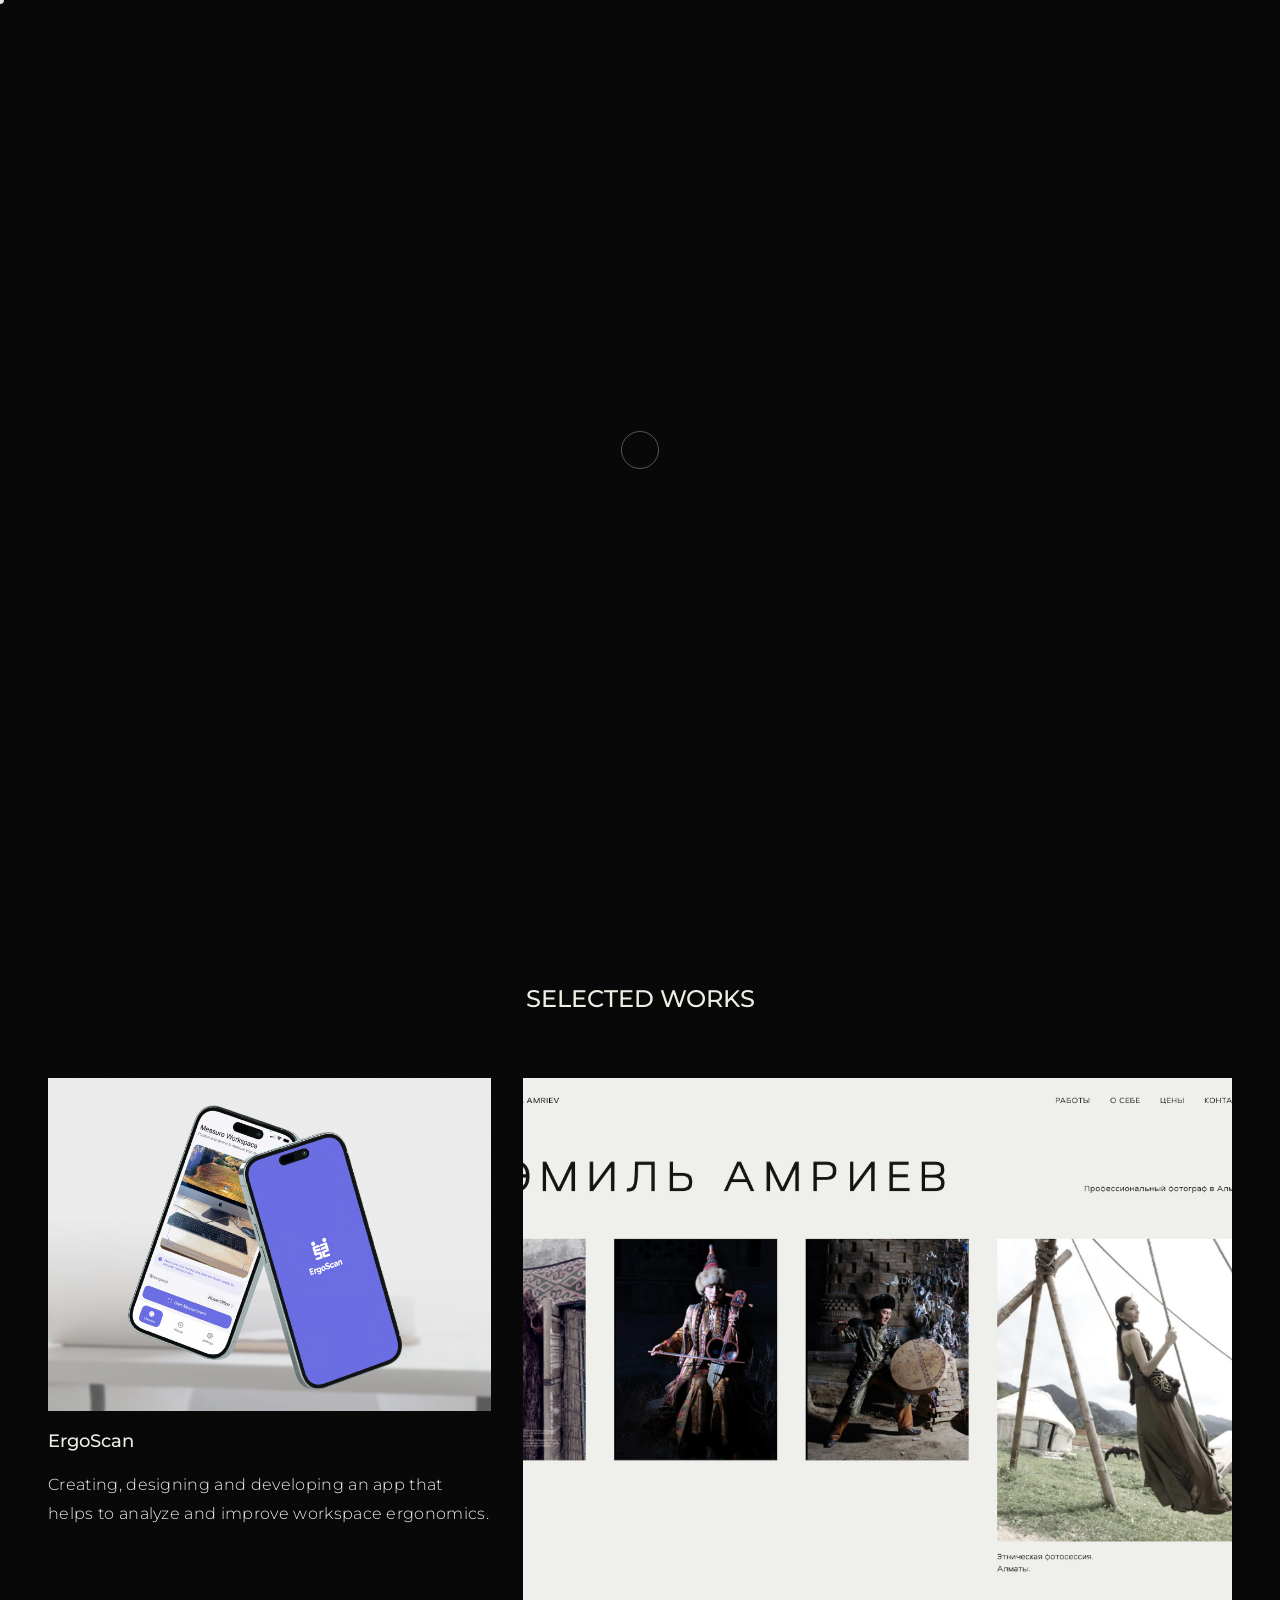
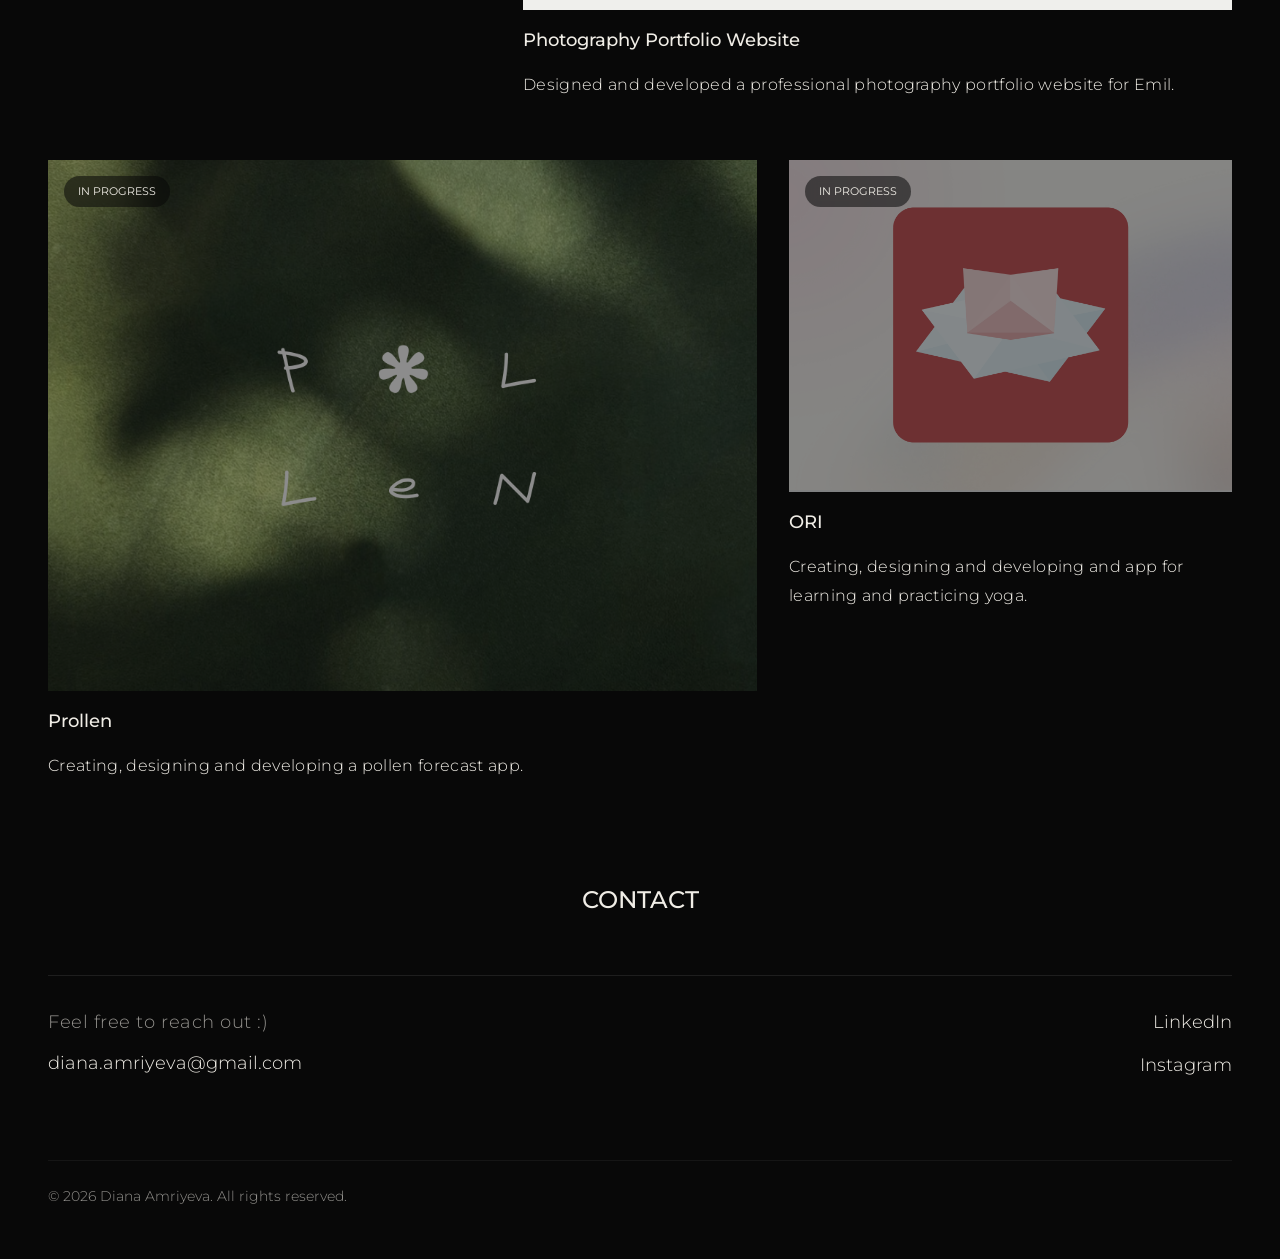
==== commit 7500cc5c: "bigger font" ====
--- a/index.html
+++ b/index.html
@@ -51,7 +51,7 @@
   <!-- HERO -->
   <section class="hero" id="about">
     <h1 class="hero-name">Diana Amriyeva</h1>
-    <p class="hero-bio">MULTIDISCIPLINARY DESIGNER, ARTIST AND DEVELOPER BASED IN TORONTO</p>
+    <p class="hero-bio">MULTIDISCIPLINARY DESIGNER BASED IN TORONTO</p>
     <div class="scroll-arrow" aria-hidden="true"><h2>˅</h2></div>
   </section>
 
--- a/style.css
+++ b/style.css
@@ -85,7 +85,7 @@
   display: flex;
   align-items: center;
   gap: 7px;
-  font-size: 14px;
+  font-size: 18px;
   font-weight: 400;
   letter-spacing: 0.06em;
   text-decoration: none;
@@ -102,9 +102,8 @@
   gap: 36px;
 }
 .nav-links a {
-  font-size: 14px;
-  font-weight: 300;
-  letter-spacing: 0.07em;
+  font-size: 18px;
+  font-weight: 300;
   text-decoration: none;
   color: var(--fg);
   transition: opacity 0.2s;
@@ -146,7 +145,6 @@
 .mobile-menu a {
   font-size: 26px;
   font-weight: 300;
-  letter-spacing: 0.14em;
   text-decoration: none;
   color: var(--fg);
   transition: opacity 0.2s;
@@ -178,17 +176,16 @@
 .hero-name {
   font-size: clamp(40px, 7.5vw, 100px);
   font-weight: 400;
-  letter-spacing: 0.06em;
   text-transform: uppercase;
   line-height: 1.05;
   margin-bottom: 28px;
   animation: fadeUp 1s ease 0.1s both;
 }
 .hero-bio {
-  font-size: clamp(13px, 1.4vw, 16px);
-  font-weight: 300;
-  line-height: 1.8;
-  letter-spacing: 0.02em;
+  font-size: clamp(16px, 1.4vw, 24px);
+  font-weight: 300;
+  line-height: 1.5;
+  
   animation: fadeUp 1s ease 0.3s both;
 }
 
@@ -235,9 +232,8 @@
 
 .section-title,
 .contact-title {
-  font-size: clamp(13px, 1.3vw, 16px);
+  font-size: 24px;
   font-weight: 500;
-  letter-spacing: 0.12em;
   text-transform: uppercase;
   text-align: center;
 }
@@ -286,55 +282,24 @@
   position: absolute;
   top: 16px; left: 16px;
   padding: 7px 14px;
-  border: 1px solid rgba(240, 237, 230, 0.5);
   border-radius: 999px;
   background: rgba(8, 8, 8, 0.55);
   backdrop-filter: blur(6px);
   font-size: 11px;
   font-weight: 400;
-  letter-spacing: 0.16em;
   text-transform: uppercase;
   color: var(--fg);
 }
 
-.work-placeholder {
-  width: 100%; height: 100%;
-  display: flex;
-  align-items: center;
-  justify-content: center;
-  gap: 14px;
-}
-.phone {
-  width: 72px; height: 130px;
-  border: 1.5px solid #333;
-  border-radius: 12px;
-  background: #5c5cf5;
-  display: flex;
-  align-items: center;
-  justify-content: center;
-  font-size: 8px;
-  letter-spacing: 0.05em;
-  color: #fff;
-  box-shadow: 0 0 30px rgba(92,92,245,0.2);
-}
-.phone.back {
-  height: 108px;
-  background: #2e2e2e;
-  box-shadow: none;
-  opacity: 0.5;
-  margin-top: 22px;
-}
-
 .work-title {
-  font-size: clamp(14px, 1.3vw, 17px);
+  font-size: clamp(18px, 1.3vw, 24px);
   font-weight: 500;
-  letter-spacing: 0.03em;
 }
 .work-title a { color: var(--fg); text-decoration: none; transition: opacity 0.2s; }
 .work-title a:hover { opacity: 0.6; }
 
 .work-desc {
-  font-size: clamp(12px, 1.1vw, 14px);
+  font-size: clamp(16px, 1.1vw, 18px);
   font-weight: 300;
   line-height: 1.8;
   letter-spacing: 0.02em;
@@ -379,19 +344,18 @@
 }
 
 .footer-tagline {
-  font-size: 13px;
-  font-weight: 300;
-  opacity: 0.5;
+  font-size: 18px;
+  font-weight: 300;
+  opacity: 0.6;
   letter-spacing: 0.03em;
   margin-bottom: 12px;
 }
 .f-email,
 .footer-right a {
-  font-size: 13px;
-  font-weight: 300;
-  color: var(--fg);
-  text-decoration: none;
-  letter-spacing: 0.05em;
+  font-size: 18px;
+  font-weight: 300;
+  color: var(--fg);
+  text-decoration: none;
   transition: opacity 0.2s;
 }
 .footer-right {
@@ -399,12 +363,12 @@
   flex-direction: column;
   align-items: flex-end;
   gap: 14px;
+  font-size: 18px;
 }
 .footer-copy {
-  font-size: 11px;
-  font-weight: 300;
-  opacity: 0.4;
-  letter-spacing: 0.06em;
+  font-size: 14px;
+  font-weight: 300;
+  opacity: 0.6;
   border-top: 1px solid var(--border);
   padding-top: 24px;
 }
